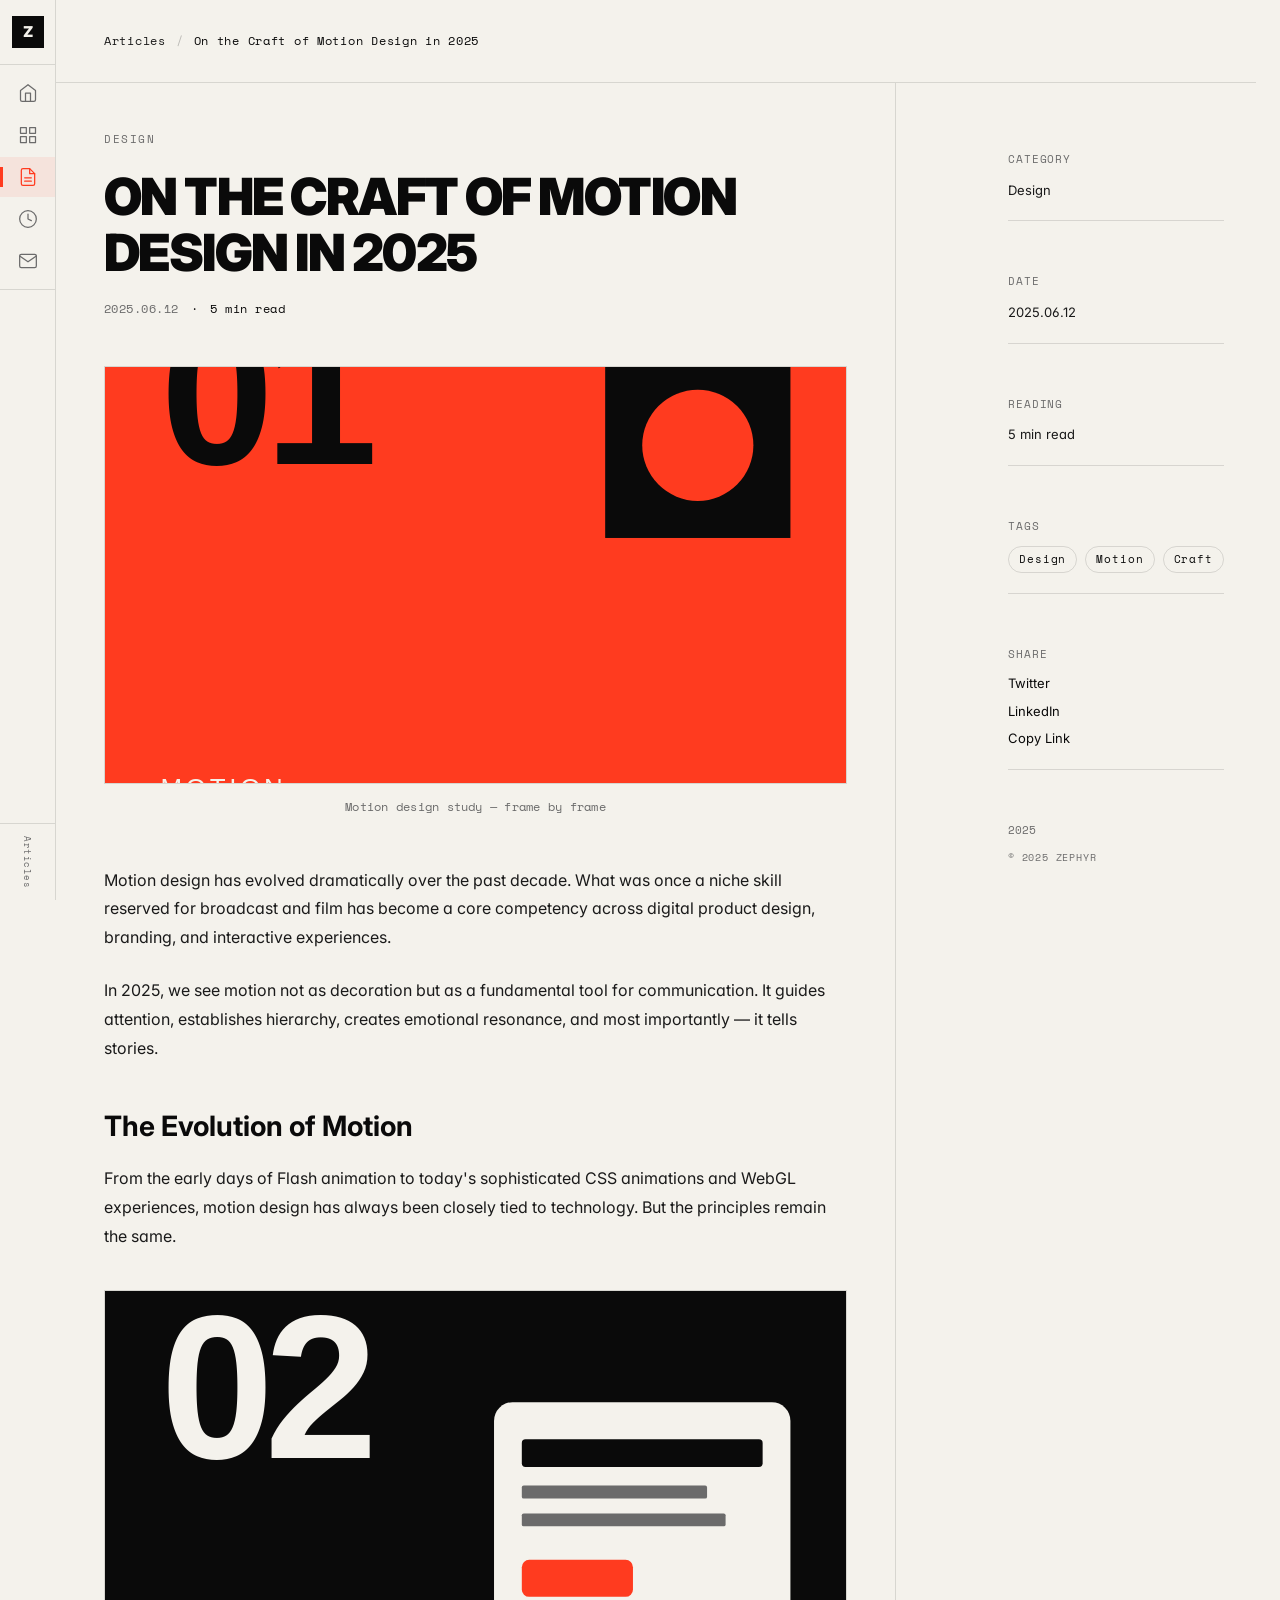
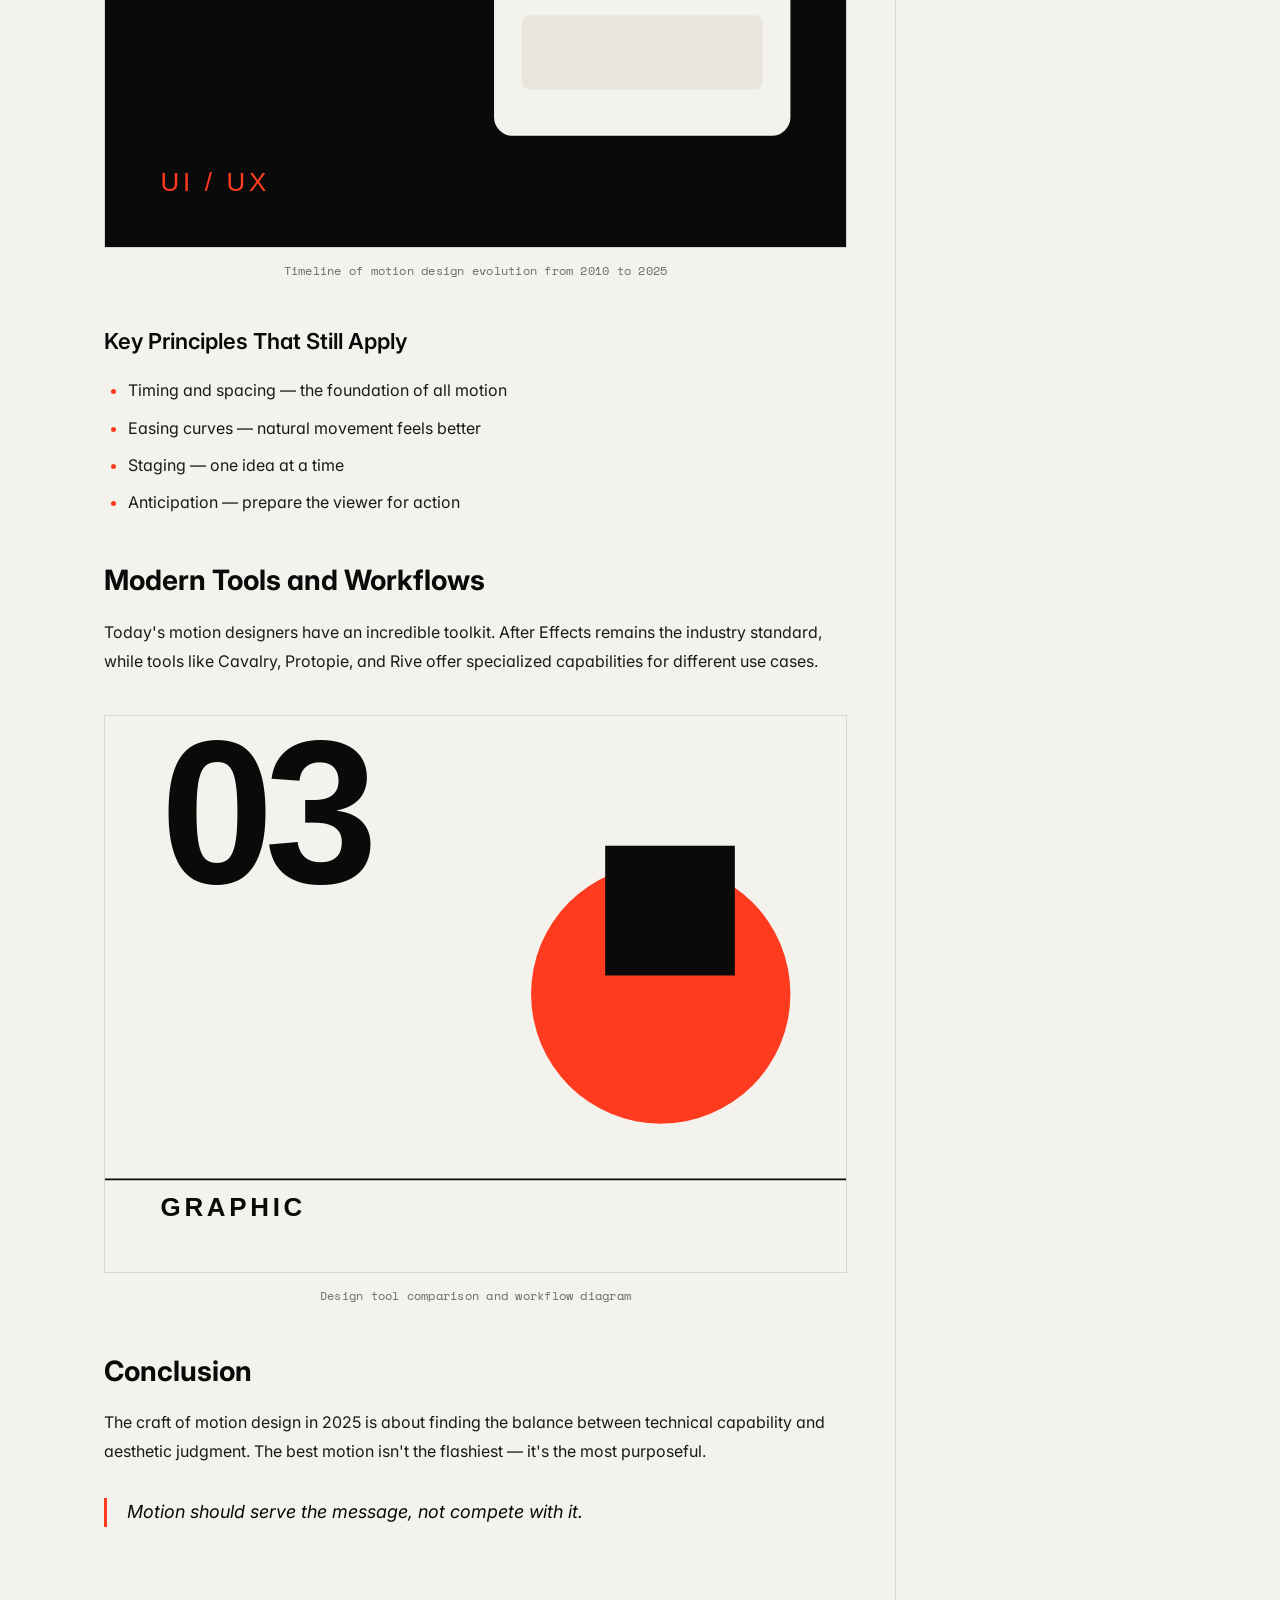
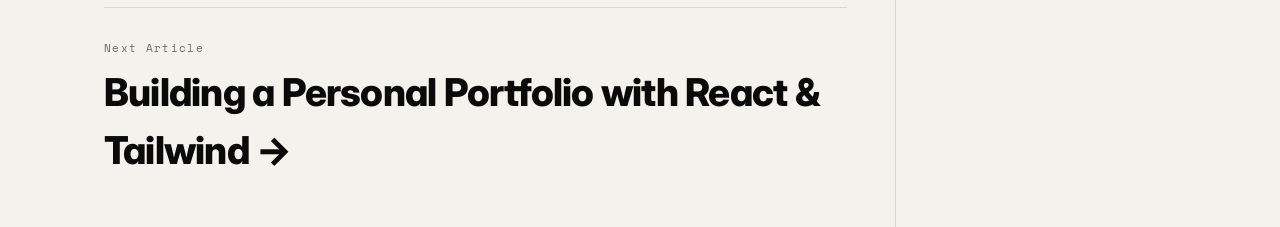
==== article-detail.html @ 1b4fc7a8 "Add article detail pages with clickable article cards" ====
<!DOCTYPE html>
<html lang="zh-CN">
<head>
  <meta charset="UTF-8" />
  <meta name="viewport" content="width=device-width, initial-scale=1.0" />
  <title>Article Detail — Zephyr Arh</title>
  <link rel="stylesheet" href="project-detail.css" />
  <link rel="stylesheet" href="styles.css" />
  <link rel="stylesheet" href="article-detail.css" />
  <link rel="preconnect" href="https://fonts.loli.net" crossorigin />
  <link href="https://fonts.loli.net/css2?family=Inter:wght@300;400;500;600;700;900&family=Space+Mono:wght@400;700&display=swap" rel="stylesheet" />
</head>
<body>
  <!-- Sidebar Navigation -->
  <aside class="sidebar">
    <div class="sidebar-inner">
      <div class="sidebar-logo">
        <span class="logo-mark">Z</span>
      </div>

      <nav class="nav-icons">
        <!-- Home -->
        <div class="nav-item has-panel" data-nav="home">
          <a href="index.html#home" class="nav-icon" data-section="home" title="Home">
            <svg width="20" height="20" viewBox="0 0 24 24" fill="none" stroke="currentColor" stroke-width="1.5" stroke-linecap="round" stroke-linejoin="round"><path d="M3 9l9-7 9 7v11a2 2 0 0 1-2 2H5a2 2 0 0 1-2-2z"/><polyline points="9 22 9 12 15 12 15 22"/></svg>
          </a>
        </div>

        <!-- Portfolio / Works -->
        <div class="nav-item has-panel" data-nav="portfolio">
          <a href="index.html#portfolio" class="nav-icon" data-section="portfolio" title="Portfolio">
            <svg width="20" height="20" viewBox="0 0 24 24" fill="none" stroke="currentColor" stroke-width="1.5" stroke-linecap="round" stroke-linejoin="round"><rect x="3" y="3" width="7" height="7"/><rect x="14" y="3" width="7" height="7"/><rect x="14" y="14" width="7" height="7"/><rect x="3" y="14" width="7" height="7"/></svg>
          </a>
          <div class="flyout-panel" data-panel="portfolio">
            <div class="flyout-label">Categories</div>
            <div class="flyout-list">
              <div class="cat-group">
                <button class="cat-item" data-filter="all">
                  <span class="cat-name">All</span>
                  <span class="cat-count">6</span>
                </button>
              </div>
              <div class="cat-group" data-cat="motion">
                <button class="cat-item" data-filter="motion">
                  <span class="cat-name">Motion</span>
                  <span class="cat-count">2</span>
                </button>
                <div class="cat-children">
                  <a href="project-detail.html?id=1" class="cat-sub">Project Title 01</a>
                  <a href="project-detail.html?id=6" class="cat-sub">Project Title 06</a>
                </div>
              </div>
              <div class="cat-group" data-cat="ui">
                <button class="cat-item" data-filter="ui">
                  <span class="cat-name">UI/UX</span>
                  <span class="cat-count">1</span>
                </button>
                <div class="cat-children">
                  <a href="project-detail.html?id=2" class="cat-sub">Project Title 02</a>
                </div>
              </div>
              <div class="cat-group" data-cat="graphic">
                <button class="cat-item" data-filter="graphic">
                  <span class="cat-name">Graphic</span>
                  <span class="cat-count">1</span>
                </button>
                <div class="cat-children">
                  <a href="project-detail.html?id=3" class="cat-sub">Project Title 03</a>
                </div>
              </div>
              <div class="cat-group" data-cat="photo">
                <button class="cat-item" data-filter="photo">
                  <span class="cat-name">Photo</span>
                  <span class="cat-count">1</span>
                </button>
                <div class="cat-children">
                  <a href="project-detail.html?id=4" class="cat-sub">Project Title 04</a>
                </div>
              </div>
              <div class="cat-group" data-cat="dev">
                <button class="cat-item" data-filter="dev">
                  <span class="cat-name">Dev</span>
                  <span class="cat-count">1</span>
                </button>
                <div class="cat-children">
                  <a href="project-detail.html?id=5" class="cat-sub">Project Title 05</a>
                </div>
              </div>
            </div>
          </div>
        </div>

        <!-- Articles (active) -->
        <div class="nav-item has-panel" data-nav="articles">
          <a href="index.html#articles" class="nav-icon active" data-section="articles" title="Articles">
            <svg width="20" height="20" viewBox="0 0 24 24" fill="none" stroke="currentColor" stroke-width="1.5" stroke-linecap="round" stroke-linejoin="round"><path d="M14 2H6a2 2 0 0 0-2 2v16a2 2 0 0 0 2 2h12a2 2 0 0 0 2-2V8z"/><polyline points="14 2 14 8 20 8"/><line x1="16" y1="13" x2="8" y2="13"/><line x1="16" y1="17" x2="8" y2="17"/></svg>
          </a>
          <div class="flyout-panel" data-panel="articles">
            <div class="flyout-label">Articles</div>
            <div class="flyout-list">
              <a href="article-detail.html?id=1" class="flyout-item">
                <span class="flyout-date">2025.06.12</span>
                <span class="flyout-title">On the Craft of Motion Design</span>
                <span class="flyout-tag">Design</span>
              </a>
              <a href="article-detail.html?id=2" class="flyout-item">
                <span class="flyout-date">2025.04.03</span>
                <span class="flyout-title">Building a Portfolio with React</span>
                <span class="flyout-tag">Dev</span>
              </a>
              <a href="article-detail.html?id=3" class="flyout-item">
                <span class="flyout-date">2025.02.18</span>
                <span class="flyout-title">International Typographic Style</span>
                <span class="flyout-tag">Theory</span>
              </a>
              <a href="article-detail.html?id=4" class="flyout-item">
                <span class="flyout-date">2024.11.05</span>
                <span class="flyout-title">A Year of Vibe Coding</span>
                <span class="flyout-tag">Dev</span>
              </a>
            </div>
          </div>
        </div>

        <!-- Timeline / Experience -->
        <div class="nav-item has-panel" data-nav="timeline">
          <a href="index.html#timeline" class="nav-icon" data-section="timeline" title="Timeline">
            <svg width="20" height="20" viewBox="0 0 24 24" fill="none" stroke="currentColor" stroke-width="1.5" stroke-linecap="round" stroke-linejoin="round"><circle cx="12" cy="12" r="10"/><polyline points="12 6 12 12 16 14"/></svg>
          </a>
          <div class="flyout-panel" data-panel="timeline">
            <div class="flyout-label">Experience</div>
            <div class="flyout-list">
              <a href="index.html#timeline" class="flyout-item">
                <span class="flyout-date">2025</span>
                <span class="flyout-title">Creative Developer — Freelance</span>
              </a>
              <a href="index.html#timeline" class="flyout-item">
                <span class="flyout-date">2023</span>
                <span class="flyout-title">UI/UX Designer — Studio X</span>
              </a>
              <a href="index.html#timeline" class="flyout-item">
                <span class="flyout-date">2022</span>
                <span class="flyout-title">Motion Media Intern — Agency Y</span>
              </a>
              <a href="index.html#timeline" class="flyout-item">
                <span class="flyout-date">2021</span>
                <span class="flyout-title">Started Creating</span>
              </a>
            </div>
          </div>
        </div>

        <!-- Contact -->
        <div class="nav-item has-panel" data-nav="contact">
          <a href="index.html#contact" class="nav-icon" data-section="contact" title="Contact">
            <svg width="20" height="20" viewBox="0 0 24 24" fill="none" stroke="currentColor" stroke-width="1.5" stroke-linecap="round" stroke-linejoin="round"><path d="M4 4h16c1.1 0 2 .9 2 2v12c0 1.1-.9 2-2 2H4c-1.1 0-2-.9-2-2V6c0-1.1.9-2 2-2z"/><polyline points="22,6 12,13 2,6"/></svg>
          </a>
          <div class="flyout-panel" data-panel="contact">
            <div class="flyout-label">Contact</div>
            <div class="flyout-list">
              <a href="mailto:hello@yourname.com" class="flyout-item">
                <span class="flyout-idx">01</span>
                <span class="flyout-title">hello@yourname.com</span>
              </a>
              <a href="#" class="flyout-item">
                <span class="flyout-idx">02</span>
                <span class="flyout-title">GitHub</span>
              </a>
              <a href="#" class="flyout-item">
                <span class="flyout-idx">03</span>
                <span class="flyout-title">Dribbble</span>
              </a>
              <a href="#" class="flyout-item">
                <span class="flyout-idx">04</span>
                <span class="flyout-title">Behance</span>
              </a>
              <a href="#" class="flyout-item">
                <span class="flyout-idx">05</span>
                <span class="flyout-title">LinkedIn</span>
              </a>
            </div>
          </div>
        </div>
      </nav>
    </div>

    <div class="sidebar-bottom">
      <span class="works-count">Articles</span>
    </div>
  </aside>

  <!-- Flyout panel backdrop (mobile) -->
  <div class="flyout-overlay" id="flyoutOverlay" aria-hidden="true"></div>

  <!-- Mobile Top Bar -->
  <header class="mobile-topbar">
    <a href="index.html#articles" class="mobile-logo">Z</a>
    <div class="mobile-top-actions">
      <a href="index.html#articles" class="mobile-action-btn" aria-label="Back">
        <svg width="20" height="20" viewBox="0 0 24 24" fill="none" stroke="currentColor" stroke-width="1.5" stroke-linecap="round" stroke-linejoin="round"><polyline points="15 18 9 12 15 6"></polyline></svg>
      </a>
      <button class="mobile-action-btn" id="mobileMenuBtn" aria-label="Menu">
        <svg width="20" height="20" viewBox="0 0 24 24" fill="none" stroke="currentColor" stroke-width="1.5" stroke-linecap="round" stroke-linejoin="round"><rect x="3" y="3" width="7" height="7"></rect><rect x="14" y="3" width="7" height="7"></rect><rect x="14" y="14" width="7" height="7"></rect><rect x="3" y="14" width="7" height="7"></rect></svg>
      </button>
    </div>
  </header>

  <!-- Mobile Bottom Navigation -->
  <nav class="mobile-bottomnav" aria-label="Mobile navigation">
    <a href="index.html#home" class="mb-item" data-mb="home">
      <svg width="22" height="22" viewBox="0 0 24 24" fill="none" stroke="currentColor" stroke-width="1.5" stroke-linecap="round" stroke-linejoin="round"><path d="M3 9l9-7 9 7v11a2 2 0 0 1-2 2H5a2 2 0 0 1-2-2z"></path><polyline points="9 22 9 12 15 12 15 22"></polyline></svg>
      <span class="mb-label">Home</span>
    </a>
    <a href="index.html#portfolio" class="mb-item" data-mb="portfolio">
      <svg width="22" height="22" viewBox="0 0 24 24" fill="none" stroke="currentColor" stroke-width="1.5" stroke-linecap="round" stroke-linejoin="round"><rect x="3" y="3" width="7" height="7"></rect><rect x="14" y="3" width="7" height="7"></rect><rect x="14" y="14" width="7" height="7"></rect><rect x="3" y="14" width="7" height="7"></rect></svg>
      <span class="mb-label">Work</span>
    </a>
    <a href="index.html#articles" class="mb-item active" data-mb="articles">
      <svg width="22" height="22" viewBox="0 0 24 24" fill="none" stroke="currentColor" stroke-width="1.5" stroke-linecap="round" stroke-linejoin="round"><path d="M14 2H6a2 2 0 0 0-2 2v16a2 2 0 0 0 2 2h12a2 2 0 0 0 2-2V8z"></path><polyline points="14 2 14 8 20 8"></polyline><line x1="16" y1="13" x2="8" y2="13"></line><line x1="16" y1="17" x2="8" y2="17"></line></svg>
      <span class="mb-label">Blog</span>
    </a>
    <a href="index.html#timeline" class="mb-item" data-mb="timeline">
      <svg width="22" height="22" viewBox="0 0 24 24" fill="none" stroke="currentColor" stroke-width="1.5" stroke-linecap="round" stroke-linejoin="round"><circle cx="12" cy="12" r="10"></circle><polyline points="12 6 12 12 16 14"></polyline></svg>
      <span class="mb-label">About</span>
    </a>
    <a href="index.html#contact" class="mb-item" data-mb="contact">
      <svg width="22" height="22" viewBox="0 0 24 24" fill="none" stroke="currentColor" stroke-width="1.5" stroke-linecap="round" stroke-linejoin="round"><path d="M4 4h16c1.1 0 2 .9 2 2v12c0 1.1-.9 2-2 2H4c-1.1 0-2-.9-2-2V6c0-1.1.9-2 2-2z"></path><polyline points="22,6 12,13 2,6"></polyline></svg>
      <span class="mb-label">Contact</span>
    </a>
  </nav>

  <!-- Article Detail Main -->
  <main class="detail-main article-detail-main">
    <!-- Breadcrumb -->
    <nav class="breadcrumb">
      <a href="index.html#articles">Articles</a>
      <span class="sep">/</span>
      <span class="current" id="crumbTitle">Article Title</span>
    </nav>

    <div class="detail-layout article-layout">
      <!-- Left: Article Content -->
      <div class="detail-content article-content">
        <div class="article-header">
          <span class="detail-cat" id="articleCat">DESIGN</span>
          <h1 class="detail-title" id="articleTitle">Article Title</h1>
          <div class="article-meta-row">
            <span class="article-date" id="articleDate">2025.06.12</span>
            <span class="article-dot">·</span>
            <span class="article-reading" id="articleReading">5 min read</span>
          </div>
        </div>

        <!-- Article Body -->
        <div class="article-body" id="articleBody">
          <!-- Hero Image -->
          <figure class="article-figure article-hero-image">
            <img id="articleHeroImg" src="assets/placeholder-1.svg" alt="Article hero" />
            <figcaption id="articleHeroCaption">Cover image caption</figcaption>
          </figure>

          <!-- Content sections will be injected by JS -->
          <div id="articleContent"></div>
        </div>

        <!-- Next Article -->
        <div class="next-project">
          <a href="#" id="nextLink">
            <span class="next-label">Next Article</span>
            <span class="next-title" id="nextTitle">Next Article Title →</span>
          </a>
        </div>
      </div>

      <!-- Right: Info Panel -->
      <aside class="detail-sidebar article-sidebar">
        <div class="info-block">
          <span class="info-label-block">Category</span>
          <p class="info-note" id="infoCat">Design</p>
        </div>
        <div class="info-block">
          <span class="info-label-block">Date</span>
          <p class="info-note" id="infoDate">2025.06.12</p>
        </div>
        <div class="info-block">
          <span class="info-label-block">Reading</span>
          <p class="info-note" id="infoReading">5 min</p>
        </div>
        <div class="info-block">
          <span class="info-label-block">Tags</span>
          <div class="info-tags" id="infoTags">Design, Motion</div>
        </div>
        <div class="info-block">
          <span class="info-label-block">Share</span>
          <div class="share-links">
            <a href="#" class="share-link" data-share="twitter">Twitter</a>
            <a href="#" class="share-link" data-share="linkedin">LinkedIn</a>
            <a href="#" class="share-link" data-share="copy">Copy Link</a>
          </div>
        </div>
        <div class="detail-dates">
          <span id="articleYear">2025</span>
          <span class="copyright">© 2025 ZEPHYR</span>
        </div>
      </aside>
    </div>
  </main>

  <script src="article-detail.js"></script>
</body>
</html>
---- project-detail.css ----
/* =========================================================
   Project Detail Page Styles
   ========================================================= */

/* Breadcrumb */
.breadcrumb {
  display: flex;
  align-items: center;
  gap: 10px;
  padding: 32px 48px;
  border-bottom: 1px solid var(--line);
  font-family: var(--font-mono);
  font-size: 12px;
  letter-spacing: 0.06em;
}

.breadcrumb a {
  color: var(--fg-soft);
  text-decoration: none;
  transition: color 0.2s;
}

.breadcrumb a:hover {
  color: var(--accent);
}

.breadcrumb .sep {
  color: var(--line-strong);
}

.breadcrumb .current {
  color: var(--fg);
  font-weight: 500;
}

/* Detail Layout */
.detail-main {
  margin-left: var(--sidebar-w);
  min-height: 100vh;
  background: var(--bg);
}

.detail-layout {
  display: grid;
  grid-template-columns: 1fr 320px;
  gap: 0;
  min-height: calc(100vh - 65px);
}

/* Left Content */
.detail-content {
  padding: 48px;
  border-right: 1px solid var(--line);
}

.detail-header {
  margin-bottom: 40px;
}

.detail-cat {
  display: inline-block;
  font-family: var(--font-mono);
  font-size: 11px;
  letter-spacing: 0.14em;
  color: var(--muted);
  margin-bottom: 16px;
}

.detail-title {
  font-size: clamp(56px, 8vw, 120px);
  font-weight: 900;
  line-height: 0.95;
  letter-spacing: -0.03em;
  text-transform: uppercase;
  margin-bottom: 24px;
}

.detail-desc {
  max-width: 600px;
  font-size: 15px;
  line-height: 1.7;
  color: var(--fg-soft);
}

/* Meta rows */
.detail-meta {
  display: flex;
  flex-direction: column;
  gap: 12px;
  padding: 24px 0;
  border-top: 1px solid var(--line);
  border-bottom: 1px solid var(--line);
  margin-bottom: 48px;
}

.meta-row {
  display: flex;
  gap: 24px;
  align-items: baseline;
}

.meta-label {
  width: 80px;
  font-family: var(--font-mono);
  font-size: 11px;
  letter-spacing: 0.08em;
  color: var(--muted);
  text-transform: uppercase;
  flex-shrink: 0;
}

.meta-value {
  font-size: 14px;
  color: var(--fg);
}

/* Sections */
.detail-section {
  margin-bottom: 56px;
}

.section-label {
  font-size: 13px;
  font-weight: 600;
  letter-spacing: 0.04em;
  text-transform: uppercase;
  margin-bottom: 20px;
  padding-bottom: 8px;
  border-bottom: 1px solid var(--line);
}

/* Video */
.video-wrapper {
  position: relative;
  width: 100%;
  aspect-ratio: 16 / 9;
  background: var(--bg-alt);
  border: 1px solid var(--line);
  overflow: hidden;
}

.video-placeholder {
  position: absolute;
  inset: 0;
  display: flex;
  flex-direction: column;
  align-items: center;
  justify-content: center;
  gap: 12px;
  color: var(--muted);
  font-size: 13px;
  background: var(--bg-alt);
}

.video-placeholder svg {
  opacity: 0.4;
}

/* Gallery */
.gallery {
  display: grid;
  grid-template-columns: repeat(2, 1fr);
  gap: 16px;
}

.gallery-item {
  aspect-ratio: 4 / 3;
  overflow: hidden;
}

.gallery-placeholder {
  width: 100%;
  height: 100%;
  background: var(--bg-alt);
  border: 1px solid var(--line);
  display: flex;
  align-items: center;
  justify-content: center;
  color: var(--muted);
  font-size: 13px;
  font-family: var(--font-mono);
}

.gallery-item:nth-child(odd):last-child {
  grid-column: span 2;
  aspect-ratio: 16 / 9;
}

/* Next Project */
.next-project {
  margin-top: 80px;
  padding-top: 32px;
  border-top: 1px solid var(--line);
}

.next-project a {
  text-decoration: none;
  color: inherit;
  display: inline-block;
  transition: transform 0.3s;
}

.next-project a:hover {
  transform: translateX(8px);
}

.next-label {
  display: block;
  font-family: var(--font-mono);
  font-size: 11px;
  letter-spacing: 0.12em;
  color: var(--muted);
  margin-bottom: 8px;
}

.next-title {
  font-size: clamp(24px, 3vw, 40px);
  font-weight: 800;
  letter-spacing: -0.02em;
}

/* Right Sidebar */
.detail-sidebar {
  padding: 48px 32px;
  position: sticky;
  top: 0;
  align-self: start;
  height: 100vh;
  overflow-y: auto;
}

.detail-thumb {
  width: 100%;
  aspect-ratio: 1;
  margin-bottom: 32px;
  background: var(--bg-alt);
  border: 1px solid var(--line);
  overflow: hidden;
}

.detail-thumb img {
  width: 100%;
  height: 100%;
  object-fit: cover;
}

.info-block {
  padding: 20px 0;
  border-bottom: 1px solid var(--line);
}

.info-row {
  display: flex;
  justify-content: space-between;
  align-items: baseline;
  margin-bottom: 10px;
}

.info-row:last-child {
  margin-bottom: 0;
}

.info-label {
  font-family: var(--font-mono);
  font-size: 11px;
  letter-spacing: 0.06em;
  color: var(--muted);
  text-transform: uppercase;
}

.info-value {
  font-size: 13px;
  color: var(--fg);
  text-align: right;
}

.info-label-block {
  display: block;
  font-family: var(--font-mono);
  font-size: 11px;
  letter-spacing: 0.08em;
  color: var(--muted);
  text-transform: uppercase;
  margin-bottom: 12px;
}

.info-note {
  font-size: 13px;
  line-height: 1.6;
  color: var(--fg-soft);
}

.detail-dates {
  margin-top: 32px;
  padding-top: 20px;
  display: flex;
  flex-direction: column;
  gap: 12px;
  font-family: var(--font-mono);
  font-size: 11px;
  color: var(--muted);
}

.copyright {
  font-size: 10px;
  letter-spacing: 0.08em;
}

/* Responsive */
@media (max-width: 1024px) {
  .detail-layout {
    grid-template-columns: 1fr;
  }

  .detail-content {
    border-right: none;
    border-bottom: 1px solid var(--line);
  }

  .detail-sidebar {
    position: static;
    height: auto;
  }

  .gallery {
    grid-template-columns: 1fr;
  }

  .gallery-item:nth-child(odd):last-child {
    grid-column: span 1;
    aspect-ratio: 4 / 3;
  }
}

@media (max-width: 640px) {
  .breadcrumb {
    padding: 20px 24px;
  }

  .detail-content {
    padding: 32px 24px;
  }

  .detail-sidebar {
    padding: 32px 24px;
  }

  .gallery {
    grid-template-columns: 1fr;
  }
}
---- styles.css ----
/* =========================================================
   International Style / Swiss Design Portfolio
   Inspired by Young-Portfolio
   ========================================================= */

/* Alibaba FangYuanTi VF - 阿里巴巴方圆体可变字体 */
@font-face {
  font-family: 'Alibaba FangYuanTi VF';
  font-style: normal;
  font-weight: 100 900;
  font-display: swap;
  src: url('fonts/AlibabaFangYuanTi-VF.ttf') format('truetype-variations');
}

/* Alibaba FangYuanTi VF - Regular-Square (400) 静态回退 */
@font-face {
  font-family: 'Alibaba FangYuanTi';
  font-style: normal;
  font-weight: 400;
  font-display: swap;
  src: url('fonts/AlibabaFangYuanTi-Regular-Square.ttf') format('truetype');
}

:root {
  --bg: #f4f2ec;
  --fg: #0a0a0a;
  --fg-soft: #1a1a1a;
  --muted: #6b6b6b;
  --line: rgba(10, 10, 10, 0.12);
  --line-strong: rgba(10, 10, 10, 0.24);
  --accent: #ff3b1f;
  --sidebar-w: 56px;
  --content-max: 1400px;
  --gutter: 40px;
  --font-sans: 'Alibaba FangYuanTi VF', 'Alibaba FangYuanTi', 'Inter', -apple-system, BlinkMacSystemFont, 'Segoe UI', 'PingFang SC', 'Microsoft YaHei', sans-serif;
  --font-mono: 'Space Mono', 'Courier New', monospace;
}

* {
  box-sizing: border-box;
  margin: 0;
  padding: 0;
}

html {
  scroll-behavior: smooth;
  overflow-x: hidden;
}

body {
  background: var(--bg);
  color: var(--fg);
  font-family: var(--font-sans);
  font-weight: 400;
  line-height: 1.5;
  -webkit-font-smoothing: antialiased;
  -moz-osx-font-smoothing: grayscale;
  font-feature-settings: 'ss01', 'cv11';
}

a {
  color: inherit;
  text-decoration: none;
}

img {
  max-width: 100%;
  display: block;
}

button {
  font-family: inherit;
  cursor: pointer;
  background: none;
  border: none;
  color: inherit;
}

/* =========================================================
   Sidebar (Narrow Icon Strip + Flyout Panels)
   ========================================================= */
.sidebar {
  position: fixed;
  top: 0;
  left: 0;
  width: var(--sidebar-w);
  height: 100vh;
  padding: 0;
  border-right: 1px solid var(--line);
  display: flex;
  flex-direction: column;
  justify-content: space-between;
  z-index: 100;
  background: var(--bg);
}

.sidebar-inner {
  display: flex;
  flex-direction: column;
  align-items: center;
  padding: 16px 0;
  flex: 1;
  width: 100%;
}

.sidebar-logo {
  margin-bottom: 16px;
  width: 100%;
  text-align: center;
}

.sidebar-logo .logo-mark {
  display: inline-flex;
  align-items: center;
  justify-content: center;
  width: 32px;
  height: 32px;
  background: var(--fg);
  color: var(--bg);
  font-size: 15px;
  font-weight: 900;
  letter-spacing: 0;
}

.nav-icons {
  display: flex;
  flex-direction: column;
  gap: 2px;
  width: 100%;
  padding: 8px 0;
  border-top: 1px solid var(--line);
  border-bottom: 1px solid var(--line);
  align-items: center;
}

.nav-item {
  position: relative;
  width: 100%;
  display: flex;
  justify-content: center;
}

.nav-icon {
  display: flex;
  align-items: center;
  justify-content: center;
  width: 100%;
  padding: 10px 0;
  color: var(--muted);
  transition: color 0.2s, background 0.2s;
  position: relative;
}

.nav-icon:hover {
  color: var(--fg);
}

.nav-icon.active {
  color: var(--accent);
  background: rgba(255, 59, 31, 0.08);
}

.nav-icon.active::before {
  content: '';
  position: absolute;
  left: 0;
  top: 50%;
  transform: translateY(-50%);
  width: 3px;
  height: 20px;
  background: var(--accent);
}

/* =========================================================
   Flyout Panels
   ========================================================= */
.flyout-panel {
  position: absolute;
  left: 100%;
  top: 0;
  min-width: 220px;
  max-width: 260px;
  background: var(--bg);
  border: 1px solid var(--line);
  border-left: none;
  padding: 16px 0;
  box-shadow: 4px 0 24px rgba(0, 0, 0, 0.08);
  opacity: 0;
  visibility: hidden;
  transform: translateX(-4px);
  transition: opacity 0.2s, transform 0.2s, visibility 0.2s;
  z-index: 200;
  max-height: 80vh;
  overflow-y: auto;
}

.nav-item:hover .flyout-panel,
.nav-item.open .flyout-panel {
  opacity: 1;
  visibility: visible;
  transform: translateX(0);
}

.flyout-label {
  font-family: var(--font-mono);
  font-size: 10px;
  letter-spacing: 0.12em;
  color: var(--muted);
  text-transform: uppercase;
  padding: 0 16px 10px;
  border-bottom: 1px solid var(--line);
  margin-bottom: 8px;
}

.flyout-list {
  display: flex;
  flex-direction: column;
  padding: 0 8px;
}

/* Flyout list items (for articles, timeline, contact) */
.flyout-item {
  display: flex;
  flex-direction: column;
  gap: 2px;
  padding: 10px 12px;
  font-size: 12px;
  color: var(--fg-soft);
  text-decoration: none;
  border-bottom: 1px solid var(--line);
  transition: background 0.15s, color 0.15s;
  position: relative;
}

.flyout-item:last-child {
  border-bottom: none;
}

.flyout-item:hover {
  background: var(--fg);
  color: var(--bg);
}

.flyout-item:hover .flyout-date,
.flyout-item:hover .flyout-tag,
.flyout-item:hover .flyout-idx {
  color: var(--bg);
}

.flyout-date {
  font-family: var(--font-mono);
  font-size: 10px;
  color: var(--muted);
  letter-spacing: 0.04em;
}

.flyout-title {
  font-size: 13px;
  font-weight: 500;
  letter-spacing: -0.01em;
  line-height: 1.3;
}

.flyout-tag {
  font-family: var(--font-mono);
  font-size: 10px;
  color: var(--muted);
  text-transform: uppercase;
  letter-spacing: 0.08em;
}

.flyout-idx {
  font-family: var(--font-mono);
  font-size: 10px;
  color: var(--muted);
  letter-spacing: 0.06em;
}

/* =========================================================
   Flyout: Category list (reused cat styles from before)
   ========================================================= */
.cat-group {
  width: 100%;
}

.cat-item {
  display: flex;
  justify-content: space-between;
  align-items: center;
  width: 100%;
  padding: 7px 12px;
  background: none;
  border: none;
  border-radius: 0;
  font-family: var(--font-sans);
  font-size: 12px;
  color: var(--fg-soft);
  cursor: pointer;
  transition: color 0.2s, background 0.2s;
  text-align: left;
  position: relative;
}

.cat-name {
  font-weight: 500;
  font-size: 12px;
  color: var(--fg-soft);
  white-space: nowrap;
}

.cat-count {
  font-family: var(--font-mono);
  font-size: 10px;
  color: var(--muted);
  flex-shrink: 0;
}

.cat-item:hover {
  color: var(--fg);
  background: rgba(0, 0, 0, 0.03);
}

.cat-item.active {
  color: var(--accent);
}

.cat-item.active .cat-count {
  color: var(--accent);
}

.cat-children {
  max-height: 0;
  overflow: hidden;
  transition: max-height 0.3s ease;
  display: flex;
  flex-direction: column;
  padding-left: 16px;
}

.cat-group.expanded .cat-children {
  max-height: 200px;
}

.cat-sub {
  display: block;
  padding: 5px 12px 5px 16px;
  font-size: 11px;
  font-family: var(--font-sans);
  color: var(--muted);
  text-decoration: none;
  transition: color 0.2s;
  position: relative;
}

.cat-sub::before {
  content: '·';
  position: absolute;
  left: 4px;
  color: var(--muted);
}

.cat-sub:hover {
  color: var(--accent);
}

/* =========================================================
   Sidebar Bottom
   ========================================================= */
.sidebar-bottom {
  display: flex;
  align-items: center;
  justify-content: center;
  padding: 12px 0;
  width: 100%;
  border-top: 1px solid var(--line);
}

.works-count {
  font-family: var(--font-mono);
  font-size: 9px;
  letter-spacing: 0.06em;
  color: var(--muted);
  text-align: center;
  writing-mode: vertical-rl;
  text-orientation: mixed;
}

/* =========================================================
   Mobile Navigation (hidden on desktop)
   ========================================================= */
.mobile-topbar {
  display: none;
}

.mobile-bottomnav {
  display: none;
}

/* =========================================================
   Main Layout
   ========================================================= */
.main {
  margin-left: var(--sidebar-w);
  min-height: 100vh;
}

.section {
  padding: 80px 80px;
  border-bottom: 1px solid var(--line);
  position: relative;
}

.section:last-of-type {
  border-bottom: none;
}

/* =========================================================
   Hero Section
   ========================================================= */
.hero {
  min-height: 100vh;
  position: relative;
  padding: 60px 80px 40px;
  display: grid;
  grid-template-rows: auto auto auto auto;
  gap: 32px;
  overflow: visible;
}

/* Meta labels */
.hero-content {
  position: relative;
  z-index: 3;
  order: 1;
}

/* Background layer: large name text */
.hero-bg {
  position: relative;
  z-index: 1;
  pointer-events: none;
  order: 2;
}

.hero-bg .display-text {
  font-size: clamp(100px, 15vw, 260px);
  font-weight: 900;
  line-height: 0.9;
  letter-spacing: -0.05em;
  text-transform: uppercase;
  color: var(--fg);
  margin: 0;
}

.hero-bg .display-text .line {
  display: block;
}

.hero-bg .display-text em {
  font-style: italic;
  font-weight: 300;
  font-family: Georgia, 'Times New Roman', serif;
  letter-spacing: -0.03em;
}

/* Photo layer */
.hero-photo {
  position: absolute;
  top: 8%;
  right: 60px;
  width: clamp(220px, 26vw, 360px);
  z-index: 2;
}

.photo-shape {
  position: absolute;
  top: -24px;
  left: -24px;
  width: 100%;
  height: 100%;
  background: var(--accent);
  z-index: -1;
}

.hero-photo img {
  width: 100%;
  height: auto;
  display: block;
  border: 1px solid var(--line);
}

.hero-top {
  display: flex;
  justify-content: space-between;
  align-items: center;
}

.hero-meta {
  display: flex;
  align-items: flex-start;
  gap: 12px;
  font-family: var(--font-mono);
  font-size: 11px;
  letter-spacing: 0.12em;
  text-transform: uppercase;
}

.meta-block {
  display: flex;
  flex-direction: column;
  gap: 4px;
}

.meta-cn {
  font-family: 'Alibaba FangYuanTi VF', 'Alibaba FangYuanTi', var(--font-sans);
  font-size: 12px;
  letter-spacing: 0.04em;
  color: var(--muted);
  text-transform: none;
  font-weight: 400;
}

.meta-divider {
  color: var(--line-strong);
}

.meta-item {
  color: var(--fg);
}

.hero-sub {
  display: flex;
  flex-direction: column;
  gap: 16px;
  max-width: 460px;
  order: 3;
}

.period {
  font-family: var(--font-mono);
  font-size: 12px;
  color: var(--muted);
  letter-spacing: 0.08em;
}

.hero-desc {
  font-size: 14px;
  line-height: 1.65;
  color: var(--fg-soft);
}

.hero-desc strong {
  font-weight: 600;
  background: linear-gradient(transparent 65%, rgba(255, 59, 31, 0.25) 65%);
  padding: 0 2px;
}

/* Bottom bar */
.hero-bottom {
  display: flex;
  justify-content: space-between;
  align-items: flex-end;
  padding-top: 32px;
  border-top: 1px solid var(--line);
  order: 4;
}

.focus-areas {
  display: flex;
  flex-direction: column;
  gap: 10px;
  font-family: var(--font-mono);
}

.focus-label {
  font-size: 10px;
  letter-spacing: 0.15em;
  color: var(--muted);
  text-transform: uppercase;
}

.focus-tags {
  font-size: 14px;
  font-weight: 600;
  letter-spacing: 0.05em;
  display: flex;
  gap: 8px;
}

.explore-btn {
  font-family: var(--font-mono);
  font-size: 12px;
  letter-spacing: 0.08em;
  padding: 14px 24px;
  border: 1px solid var(--fg);
  border-radius: 100px;
  transition: all 0.25s ease;
  display: inline-flex;
  align-items: center;
  gap: 4px;
}

.explore-btn:hover {
  background: var(--fg);
  color: var(--bg);
  transform: translate(-2px, -2px);
  box-shadow: 4px 4px 0 var(--accent);
}

/* =========================================================
   Section Header
   ========================================================= */
.section-header {
  display: grid;
  grid-template-columns: 100px 1fr 300px;
  gap: 32px;
  align-items: end;
  padding-bottom: 40px;
  margin-bottom: 48px;
  border-bottom: 1px solid var(--line);
}

.section-num {
  font-family: var(--font-mono);
  font-size: 12px;
  color: var(--muted);
  letter-spacing: 0.1em;
  padding-bottom: 6px;
}

.section-title {
  font-size: clamp(48px, 7vw, 112px);
  font-weight: 800;
  line-height: 0.95;
  letter-spacing: -0.03em;
  text-transform: uppercase;
}

.section-title-wrap {
  display: flex;
  flex-direction: column;
  gap: 10px;
}

.section-title-wrap .section-title {
  margin: 0;
}

.section-title-cn {
  font-family: 'Alibaba FangYuanTi VF', 'Alibaba FangYuanTi', var(--font-sans);
  font-size: clamp(14px, 1.5vw, 18px);
  font-weight: 400;
  letter-spacing: 0.08em;
  color: var(--muted);
  text-transform: none;
}

.section-desc {
  font-size: 14px;
  color: var(--fg-soft);
  line-height: 1.6;
  max-width: 300px;
  padding-bottom: 6px;
}

/* =========================================================
   Filters
   ========================================================= */
.filters {
  display: flex;
  flex-wrap: wrap;
  gap: 8px;
  margin-bottom: 40px;
}

.filter-btn {
  font-family: var(--font-mono);
  font-size: 11px;
  letter-spacing: 0.08em;
  padding: 8px 18px;
  border: 1px solid var(--line-strong);
  border-radius: 100px;
  transition: all 0.2s;
  color: var(--fg-soft);
}

.filter-btn:hover {
  border-color: var(--fg);
}

.filter-btn.active {
  background: var(--fg);
  color: var(--bg);
  border-color: var(--fg);
}

/* =========================================================
   Portfolio Grid
   ========================================================= */
.grid {
  display: grid;
  grid-template-columns: repeat(12, 1fr);
  gap: 32px;
}

.card {
  grid-column: span 6;
  display: flex;
  flex-direction: column;
  cursor: pointer;
  transition: transform 0.3s ease;
  text-decoration: none;
  color: inherit;
}

.card:nth-child(3n) {
  grid-column: span 6;
}

.card:nth-child(7n),
.card:nth-child(4) {
  grid-column: span 6;
}

.card:nth-child(odd):not(:first-child) {
  grid-column: span 6;
}

.card-image {
  position: relative;
  aspect-ratio: 4 / 3;
  overflow: hidden;
  background-color: #e8e5dd;
  border: 1px solid var(--line);
}

.card-image img {
  width: 100%;
  height: 100%;
  object-fit: cover;
  transition: transform 0.5s cubic-bezier(0.16, 1, 0.3, 1);
  display: block;
}

.card:hover .card-image img {
  transform: scale(1.03);
}

.card-index {
  position: absolute;
  top: 16px;
  left: 16px;
  font-family: var(--font-mono);
  font-size: 11px;
  color: var(--fg);
  background: var(--bg);
  padding: 4px 8px;
  border-radius: 100px;
  z-index: 2;
}

.card-overlay {
  position: absolute;
  inset: 0;
  display: flex;
  align-items: flex-end;
  justify-content: flex-start;
  padding: 24px;
  background: linear-gradient(to top, rgba(0, 0, 0, 0.55) 0%, transparent 55%);
  opacity: 0;
  transition: opacity 0.3s;
}

.card:hover .card-overlay {
  opacity: 1;
}

.card-view {
  color: #fff;
  font-family: var(--font-mono);
  font-size: 12px;
  letter-spacing: 0.08em;
  padding: 10px 18px;
  background: var(--accent);
  border-radius: 100px;
}

.card-body {
  padding: 20px 4px 0;
  display: flex;
  flex-direction: column;
  gap: 6px;
}

.card-cat {
  font-family: var(--font-mono);
  font-size: 10px;
  letter-spacing: 0.12em;
  color: var(--muted);
  text-transform: uppercase;
}

.card-title {
  font-size: 20px;
  font-weight: 600;
  letter-spacing: -0.01em;
}

.card-meta {
  font-family: var(--font-mono);
  font-size: 11px;
  color: var(--muted);
}

/* =========================================================
   Articles
   ========================================================= */
.article-list {
  display: flex;
  flex-direction: column;
}

.article-item {
  display: grid;
  grid-template-columns: 140px 1fr 120px 40px;
  gap: 24px;
  align-items: center;
  padding: 28px 0;
  border-bottom: 1px solid var(--line);
  cursor: pointer;
  transition: background 0.2s, padding 0.3s;
  position: relative;
  text-decoration: none;
  color: inherit;
}

.article-item::before {
  content: '';
  position: absolute;
  left: -16px;
  right: -16px;
  top: 0;
  bottom: 0;
  background: var(--fg);
  opacity: 0;
  transition: opacity 0.2s;
  z-index: -1;
}

.article-item:hover::before {
  opacity: 1;
}

.article-item:hover {
  padding-left: 16px;
  padding-right: 16px;
  text-decoration: none;
}

.article-item:hover .article-title,
.article-item:hover .article-date,
.article-item:hover .article-tag,
.article-item:hover .article-arrow {
  color: var(--bg);
}

.article-date {
  font-family: var(--font-mono);
  font-size: 12px;
  color: var(--muted);
  letter-spacing: 0.04em;
}

.article-title {
  font-size: 22px;
  font-weight: 500;
  letter-spacing: -0.01em;
  line-height: 1.3;
  transition: color 0.2s;
}

.article-tag {
  font-family: var(--font-mono);
  font-size: 11px;
  letter-spacing: 0.1em;
  text-transform: uppercase;
  color: var(--fg);
  text-align: right;
  padding-right: 16px;
  transition: color 0.2s;
}

.article-arrow {
  font-size: 20px;
  font-weight: 300;
  color: var(--fg);
  transition: color 0.2s, transform 0.2s;
  text-align: center;
}

.article-item:hover .article-arrow {
  transform: translate(4px, -4px);
}

/* =========================================================
   Timeline
   ========================================================= */
.timeline-list {
  list-style: none;
  position: relative;
  padding-left: 140px;
}

.timeline-list::before {
  content: '';
  position: absolute;
  left: 92px;
  top: 8px;
  bottom: 8px;
  width: 1px;
  background: var(--line-strong);
}

.timeline-item {
  position: relative;
  display: grid;
  grid-template-columns: 80px 24px 1fr;
  gap: 24px;
  padding: 20px 0 48px;
  align-items: start;
}

.timeline-year {
  font-family: var(--font-mono);
  font-size: 14px;
  font-weight: 700;
  color: var(--fg);
  letter-spacing: 0.05em;
  padding-top: 4px;
}

.timeline-dot {
  width: 10px;
  height: 10px;
  background: var(--fg);
  border-radius: 50%;
  position: relative;
  margin-top: 8px;
}

.timeline-dot::after {
  content: '';
  position: absolute;
  inset: -4px;
  border: 1px solid var(--line-strong);
  border-radius: 50%;
}

.timeline-content {
  display: flex;
  flex-direction: column;
  gap: 8px;
}

.timeline-content h3 {
  font-size: 18px;
  font-weight: 600;
  letter-spacing: -0.01em;
  margin-bottom: 4px;
}

.timeline-content p {
  font-size: 14px;
  color: var(--fg-soft);
  line-height: 1.65;
  max-width: 560px;
  margin: 0;
  padding-left: 4px;
}

/* =========================================================
   Contact
   ========================================================= */
.contact-content {
  display: flex;
  flex-direction: column;
  gap: 48px;
  padding: 48px 0;
  border-bottom: 1px solid var(--line);
  margin-bottom: 48px;
}

.contact-email {
  font-size: clamp(40px, 6vw, 84px);
  font-weight: 800;
  letter-spacing: -0.03em;
  line-height: 1;
  transition: color 0.25s;
}

.contact-email:hover {
  color: var(--accent);
}

.contact-links {
  display: flex;
  flex-wrap: wrap;
  gap: 8px;
}

.contact-links a {
  font-family: var(--font-mono);
  font-size: 12px;
  letter-spacing: 0.06em;
  padding: 12px 20px;
  border: 1px solid var(--line-strong);
  border-radius: 100px;
  transition: all 0.2s;
}

.contact-links a:hover {
  background: var(--fg);
  color: var(--bg);
  border-color: var(--fg);
}

.footer {
  display: grid;
  grid-template-columns: 1fr 1fr 1fr;
  gap: 32px;
  padding-top: 48px;
}

.footer-col {
  display: flex;
  flex-direction: column;
  gap: 6px;
  font-family: var(--font-mono);
  font-size: 11px;
  letter-spacing: 0.08em;
  color: var(--muted);
}

.footer-label {
  color: var(--fg);
  font-weight: 700;
}

.footer-logo {
  text-align: center;
  letter-spacing: 0.15em;
  color: var(--fg);
  font-weight: 600;
}

.footer-rights {
  text-align: right;
}

/* =========================================================
   Lightbox
   ========================================================= */
.lightbox {
  position: fixed;
  inset: 0;
  background: rgba(10, 10, 10, 0.92);
  backdrop-filter: blur(8px);
  z-index: 1000;
  display: none;
  align-items: center;
  justify-content: center;
  padding: 40px;
  animation: fadeIn 0.25s ease;
}

.lightbox.open {
  display: flex;
}

.lightbox-close {
  position: absolute;
  top: 24px;
  right: 32px;
  width: 44px;
  height: 44px;
  border: 1px solid rgba(255, 255, 255, 0.3);
  border-radius: 50%;
  color: #fff;
  font-size: 24px;
  line-height: 1;
  display: flex;
  align-items: center;
  justify-content: center;
  transition: all 0.2s;
}

.lightbox-close:hover {
  background: #fff;
  color: var(--fg);
}

.lightbox-content {
  max-width: 90vw;
  max-height: 85vh;
  color: #fff;
  text-align: center;
}

.lightbox-content img {
  max-width: 90vw;
  max-height: 80vh;
  object-fit: contain;
}

@keyframes fadeIn {
  from { opacity: 0; }
  to { opacity: 1; }
}

/* =========================================================
   Scroll Reveal
   ========================================================= */
.reveal {
  opacity: 0;
  transform: translateY(24px);
  transition: opacity 0.8s ease, transform 0.8s cubic-bezier(0.16, 1, 0.3, 1);
}

.reveal.in-view {
  opacity: 1;
  transform: translateY(0);
}

/* =========================================================
   Responsive
   ========================================================= */
@media (max-width: 1024px) {
  :root {
    --sidebar-w: 0px;
  }

  .main {
    margin-left: 0;
  }

  .section {
    padding: 60px 40px;
  }

  .hero {
    padding: 40px 40px 30px;
  }

  .hero-photo {
    width: clamp(180px, 22vw, 280px);
    right: 40px;
    top: 6%;
  }

  .hero-bg {
    left: 40px;
  }

  .hero-content {
    left: 40px;
    right: 40px;
  }

  .section-header {
    grid-template-columns: 1fr;
    gap: 16px;
  }

  .section-desc {
    max-width: 100%;
  }

  .card,
  .card:nth-child(3n),
  .card:nth-child(odd):not(:first-child) {
    grid-column: span 12;
  }
}

@media (max-width: 640px) {
  :root {
    --sidebar-w: 0px;
    --bottomnav-h: 64px;
    --topbar-h: 56px;
  }

  /* Hide desktop sidebar content, but keep flyout panels accessible */
  .sidebar {
    width: 0;
    border-right: none;
    overflow: visible;
    pointer-events: none;
  }

  .sidebar-logo,
  .sidebar-bottom {
    display: none;
  }

  .nav-icons {
    position: absolute;
    left: -9999px;
    top: 0;
    width: 56px;
    border: none;
    pointer-events: auto;
  }

  .nav-icon {
    opacity: 0;
    pointer-events: none;
  }

  .nav-item {
    pointer-events: auto;
  }

  /* Flyout panel overlay (mobile backdrop) */
  .flyout-overlay {
    position: fixed;
    inset: 0;
    background: rgba(10, 10, 10, 0.45);
    backdrop-filter: blur(2px);
    -webkit-backdrop-filter: blur(2px);
    opacity: 0;
    visibility: hidden;
    transition: opacity 0.25s ease, visibility 0.25s ease;
    z-index: 250;
    pointer-events: none;
  }

  .flyout-overlay.visible {
    opacity: 1;
    visibility: visible;
    pointer-events: auto;
  }

  .flyout-overlay:active {
    opacity: 0.8;
  }

  /* Flyout panels become fixed bottom sheets */
  .flyout-panel {
    pointer-events: auto;
    position: fixed !important;
    left: 16px !important;
    right: 16px !important;
    top: auto !important;
    bottom: calc(var(--bottomnav-h) + 12px);
    max-width: calc(100vw - 32px);
    width: calc(100vw - 32px);
    border-radius: 20px;
    border: 1px solid var(--line);
    box-shadow: 0 -8px 40px rgba(0, 0, 0, 0.18), 0 0 0 1px rgba(0, 0, 0, 0.02);
    max-height: 62vh;
    transform: translateY(110%);
    z-index: 300;
    background: var(--bg);
    padding: 20px 0;
    overscroll-behavior: contain;
  }

  .nav-item.open .flyout-panel {
    opacity: 1;
    visibility: visible;
    transform: translateY(0);
    animation: bottomSheetIn 0.32s cubic-bezier(0.32, 0.72, 0, 1) forwards;
  }

  .flyout-panel::before {
    content: '';
    display: block;
    width: 36px;
    height: 4px;
    background: var(--line-strong);
    border-radius: 2px;
    margin: 0 auto 12px;
    opacity: 0.5;
  }

  @keyframes bottomSheetIn {
    from {
      transform: translateY(110%);
      opacity: 0.5;
    }
    to {
      transform: translateY(0);
      opacity: 1;
    }
  }

  /* Flyout panel scroll area */
  .flyout-list {
    padding: 0 12px;
  }

  .flyout-label {
    padding: 0 20px 10px;
    margin-bottom: 4px;
    font-size: 10px;
    letter-spacing: 0.16em;
  }

  .cat-item {
    padding: 10px 12px;
    font-size: 14px;
  }

  .cat-name {
    font-size: 14px;
  }

  .cat-count {
    font-size: 12px;
  }

  .cat-sub {
    padding: 6px 16px 6px 24px;
    font-size: 13px;
  }

  .mobile-topbar {
    display: flex;
    position: fixed;
    top: 0;
    left: 0;
    right: 0;
    height: var(--topbar-h);
    background: rgba(244, 242, 236, 0.88);
    backdrop-filter: blur(14px);
    -webkit-backdrop-filter: blur(14px);
    border-bottom: 1px solid var(--line);
    align-items: center;
    justify-content: space-between;
    padding: 0 16px;
    z-index: 200;
  }

  .mobile-logo {
    display: inline-flex;
    align-items: center;
    justify-content: center;
    width: 34px;
    height: 34px;
    background: var(--fg);
    color: var(--bg);
    font-size: 15px;
    font-weight: 900;
    text-decoration: none;
    letter-spacing: 0;
    border-radius: 4px;
    transition: transform 0.2s ease;
  }

  .mobile-logo:active {
    transform: scale(0.94);
  }

  .mobile-top-actions {
    display: flex;
    align-items: center;
    gap: 2px;
  }

  .mobile-action-btn {
    width: 40px;
    height: 40px;
    display: inline-flex;
    align-items: center;
    justify-content: center;
    background: none;
    border: none;
    color: var(--fg);
    cursor: pointer;
    text-decoration: none;
    border-radius: 8px;
    transition: background 0.15s ease, transform 0.15s ease;
  }

  .mobile-action-btn:active {
    background: rgba(0, 0, 0, 0.06);
    transform: scale(0.92);
  }

  .mobile-bottomnav {
    display: flex;
    position: fixed;
    bottom: 0;
    left: 0;
    right: 0;
    height: var(--bottomnav-h);
    background: rgba(244, 242, 236, 0.92);
    backdrop-filter: blur(14px);
    -webkit-backdrop-filter: blur(14px);
    border-top: 1px solid var(--line);
    z-index: 200;
    align-items: stretch;
    justify-content: space-around;
    padding-bottom: env(safe-area-inset-bottom);
  }

  .mb-item {
    flex: 1;
    display: flex;
    flex-direction: column;
    align-items: center;
    justify-content: center;
    gap: 3px;
    text-decoration: none;
    color: var(--muted);
    font-size: 10px;
    font-weight: 500;
    font-family: var(--font-mono);
    letter-spacing: 0.04em;
    transition: color 0.2s ease, transform 0.15s ease;
    border: none;
    background: none;
    cursor: pointer;
    position: relative;
    -webkit-tap-highlight-color: transparent;
  }

  .mb-item svg {
    flex-shrink: 0;
    transition: transform 0.2s ease;
  }

  .mb-item:active {
    transform: scale(0.9);
  }

  .mb-label {
    font-size: 10px;
    letter-spacing: 0.04em;
    text-transform: uppercase;
  }

  .mb-item:hover,
  .mb-item.active {
    color: var(--fg);
  }

  .mb-item.active svg {
    transform: translateY(-1px);
  }

  .mb-item.active::before {
    content: '';
    position: absolute;
    top: 6px;
    left: 50%;
    transform: translateX(-50%);
    width: 22px;
    height: 3px;
    background: var(--accent);
    border-radius: 0 0 2px 2px;
  }

  /* Adjust main content for mobile nav bars */
  .main,
  .detail-main {
    margin-left: 0;
    padding-top: var(--topbar-h);
    padding-bottom: var(--bottomnav-h);
    min-height: 100vh;
  }

  .main > .section:first-of-type {
    padding-top: 24px;
  }

  .section {
    padding: 40px 24px;
  }

  .section-header {
    grid-template-columns: 1fr;
    gap: 12px;
    padding-bottom: 24px;
    margin-bottom: 32px;
  }

  .section-title {
    font-size: clamp(36px, 10vw, 56px);
  }

  .section-desc {
    max-width: 100%;
    font-size: 13px;
  }

  .hero {
    padding: 24px 24px 24px;
    grid-template-rows: auto auto auto auto auto;
    gap: 16px;
  }

  .hero-bg {
    position: relative;
    left: 0;
    order: 2;
  }

  .hero-bg .display-text {
    font-size: clamp(64px, 19vw, 120px);
  }

  .hero-photo {
    position: relative;
    top: auto;
    right: auto;
    transform: none;
    width: 58%;
    margin: 0 auto 12px;
    order: 3;
  }

  .hero-content {
    position: relative;
    top: auto;
    left: auto;
    right: auto;
    bottom: auto;
    order: 1;
    pointer-events: auto;
  }

  .hero-content > * {
    pointer-events: auto;
  }

  .hero-top {
    margin-bottom: 0;
  }

  .hero-sub {
    max-width: 100%;
    order: 4;
  }

  .hero-bottom {
    flex-direction: column;
    gap: 20px;
    align-items: flex-start;
    padding-top: 20px;
    order: 5;
  }

  .focus-tags {
    flex-wrap: wrap;
    font-size: 13px;
    gap: 6px;
  }

  .explore-btn {
    padding: 12px 20px;
    font-size: 11px;
  }

  .article-item {
    grid-template-columns: 1fr;
    gap: 6px;
    padding: 20px 0;
  }

  .article-title {
    font-size: 17px;
    line-height: 1.35;
  }

  .article-tag {
    text-align: left;
    padding-right: 0;
  }

  .article-item::before {
    display: none;
  }

  .article-item:hover {
    padding-left: 0;
    padding-right: 0;
  }

  .timeline-list {
    padding-left: 56px;
  }

  .timeline-list::before {
    left: 24px;
  }

  .timeline-item {
    grid-template-columns: 44px 16px 1fr;
    gap: 16px;
    padding: 16px 0 36px;
  }

  .timeline-year {
    font-size: 12px;
  }

  .timeline-content h3 {
    font-size: 16px;
  }

  .timeline-content p {
    font-size: 13px;
  }

  .contact-content {
    gap: 28px;
    padding: 28px 0;
    margin-bottom: 28px;
  }

  .contact-email {
    font-size: clamp(28px, 9vw, 48px);
  }

  .contact-links {
    gap: 6px;
  }

  .contact-links a {
    font-size: 11px;
    padding: 10px 16px;
  }

  .footer {
    grid-template-columns: 1fr;
    text-align: left;
    gap: 20px;
    padding-top: 28px;
  }

  .footer-logo,
  .footer-rights {
    text-align: left;
  }

  /* Detail page mobile adjustments */
  .detail-main {
    padding: var(--topbar-h) 20px var(--bottomnav-h);
  }

  .breadcrumb {
    margin-top: 8px;
    font-size: 11px;
  }

  .detail-hero {
    grid-template-columns: 1fr;
    gap: 20px;
    padding: 32px 0;
  }

  .detail-hero-image {
    order: -1;
  }

  .detail-info {
    grid-template-columns: 1fr;
    gap: 12px;
  }

  .detail-notes {
    grid-template-columns: 1fr;
  }
}

/* =========================================================
   Reduced Motion
   ========================================================= */
@media (prefers-reduced-motion: reduce) {
  *,
  *::before,
  *::after {
    animation-duration: 0.01ms !important;
    transition-duration: 0.01ms !important;
  }

  html {
    scroll-behavior: auto;
  }

  .reveal {
    opacity: 1;
    transform: none;
  }
}
---- article-detail.css ----
/* Article Detail Page Styles */

.article-detail-main {
  max-width: 1200px;
}

.article-layout {
  grid-template-columns: 1fr 280px;
  gap: 80px;
}

.article-header {
  margin-bottom: 48px;
}

.article-header .detail-cat {
  margin-bottom: 20px;
  display: block;
}

.article-header .detail-title {
  font-size: clamp(32px, 4vw, 52px);
  line-height: 1.1;
  margin-bottom: 20px;
}

.article-meta-row {
  display: flex;
  align-items: center;
  gap: 12px;
  font-family: var(--font-mono);
  font-size: 12px;
  color: var(--muted);
  letter-spacing: 0.04em;
}

.article-dot {
  color: var(--fg);
}

.article-reading {
  color: var(--fg);
}

.article-body {
  font-size: 16px;
  line-height: 1.8;
  color: var(--fg-soft);
}

.article-body p {
  margin-bottom: 24px;
}

.article-body h2 {
  font-size: 28px;
  font-weight: 700;
  margin-top: 48px;
  margin-bottom: 20px;
  color: var(--fg);
  line-height: 1.2;
}

.article-body h3 {
  font-size: 22px;
  font-weight: 600;
  margin-top: 36px;
  margin-bottom: 16px;
  color: var(--fg);
}

.article-body blockquote {
  border-left: 3px solid var(--accent);
  padding-left: 20px;
  margin: 32px 0;
  font-style: italic;
  color: var(--fg);
  font-size: 18px;
  line-height: 1.6;
}

.article-body ul,
.article-body ol {
  margin-bottom: 24px;
  padding-left: 24px;
}

.article-body li {
  margin-bottom: 10px;
  line-height: 1.7;
}

.article-body ul li::marker {
  color: var(--accent);
}

.article-body a {
  color: var(--accent);
  text-decoration: underline;
  text-underline-offset: 3px;
  transition: opacity 0.2s;
}

.article-body a:hover {
  opacity: 0.7;
}

.article-figure {
  margin: 40px 0;
}

.article-figure img {
  width: 100%;
  height: auto;
  display: block;
  border: 1px solid var(--line);
}

.article-figure figcaption {
  margin-top: 12px;
  font-family: var(--font-mono);
  font-size: 12px;
  color: var(--muted);
  letter-spacing: 0.02em;
  text-align: center;
}

.article-hero-image {
  margin: 0 0 48px 0;
}

.article-hero-image img {
  aspect-ratio: 16 / 9;
  object-fit: cover;
}

.article-body .image-row {
  display: grid;
  grid-template-columns: 1fr 1fr;
  gap: 20px;
  margin: 32px 0;
}

.article-body .image-row .article-figure {
  margin: 0;
}

.article-body .code-block {
  background: var(--fg);
  color: var(--bg);
  padding: 24px;
  font-family: var(--font-mono);
  font-size: 13px;
  line-height: 1.6;
  overflow-x: auto;
  margin: 32px 0;
  border-radius: 2px;
}

.article-sidebar .info-block {
  margin-bottom: 32px;
}

.article-sidebar .info-tags {
  display: flex;
  flex-wrap: wrap;
  gap: 8px;
}

.article-sidebar .info-tags span {
  font-family: var(--font-mono);
  font-size: 11px;
  letter-spacing: 0.08em;
  padding: 4px 10px;
  border: 1px solid var(--line);
  border-radius: 999px;
}

.share-links {
  display: flex;
  flex-direction: column;
  gap: 8px;
}

.share-link {
  font-size: 13px;
  color: var(--fg);
  text-decoration: none;
  transition: color 0.2s;
}

.share-link:hover {
  color: var(--accent);
}

/* Responsive */
@media (max-width: 1024px) {
  .article-layout {
    grid-template-columns: 1fr;
    gap: 48px;
  }

  .article-sidebar {
    order: 2;
  }
}

@media (max-width: 640px) {
  .article-body {
    font-size: 15px;
  }

  .article-body .image-row {
    grid-template-columns: 1fr;
  }

  .article-header .detail-title {
    font-size: clamp(26px, 7vw, 36px);
  }

  .article-body h2 {
    font-size: 24px;
  }

  .article-body h3 {
    font-size: 20px;
  }
}
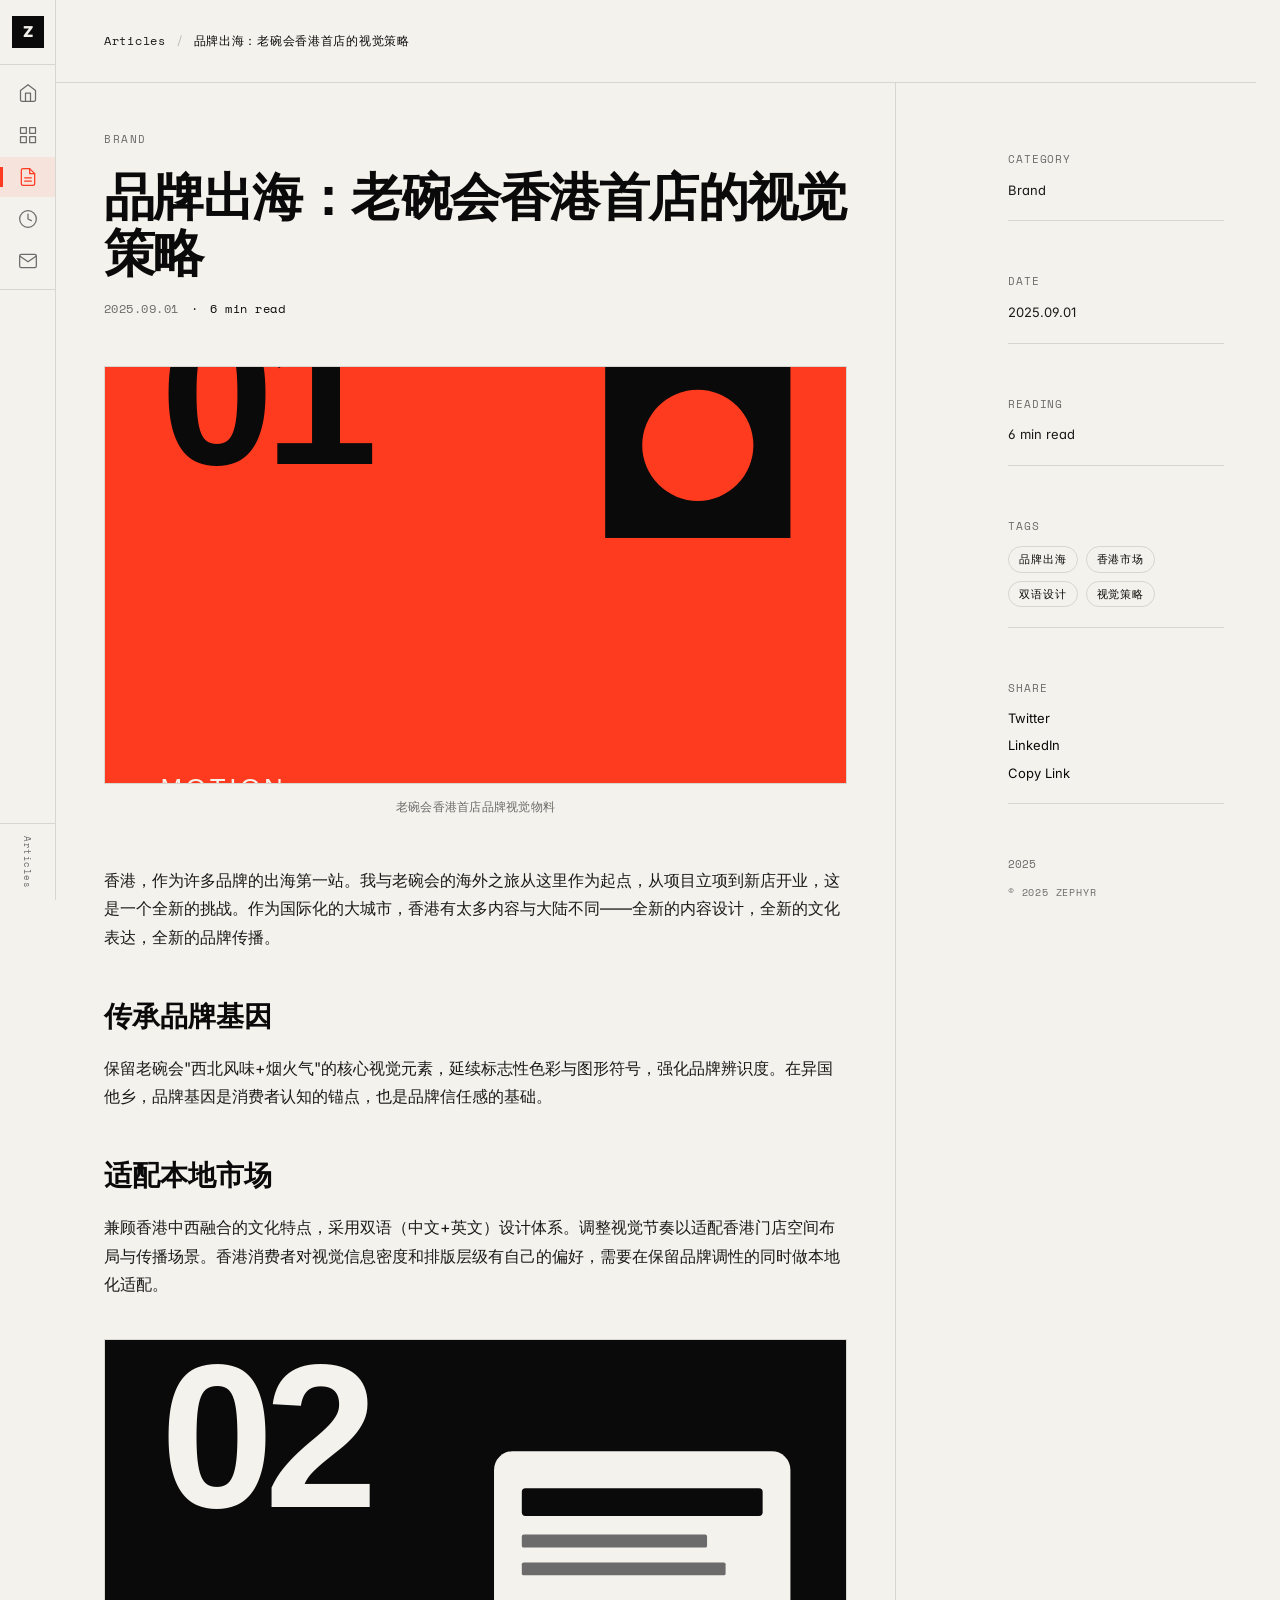
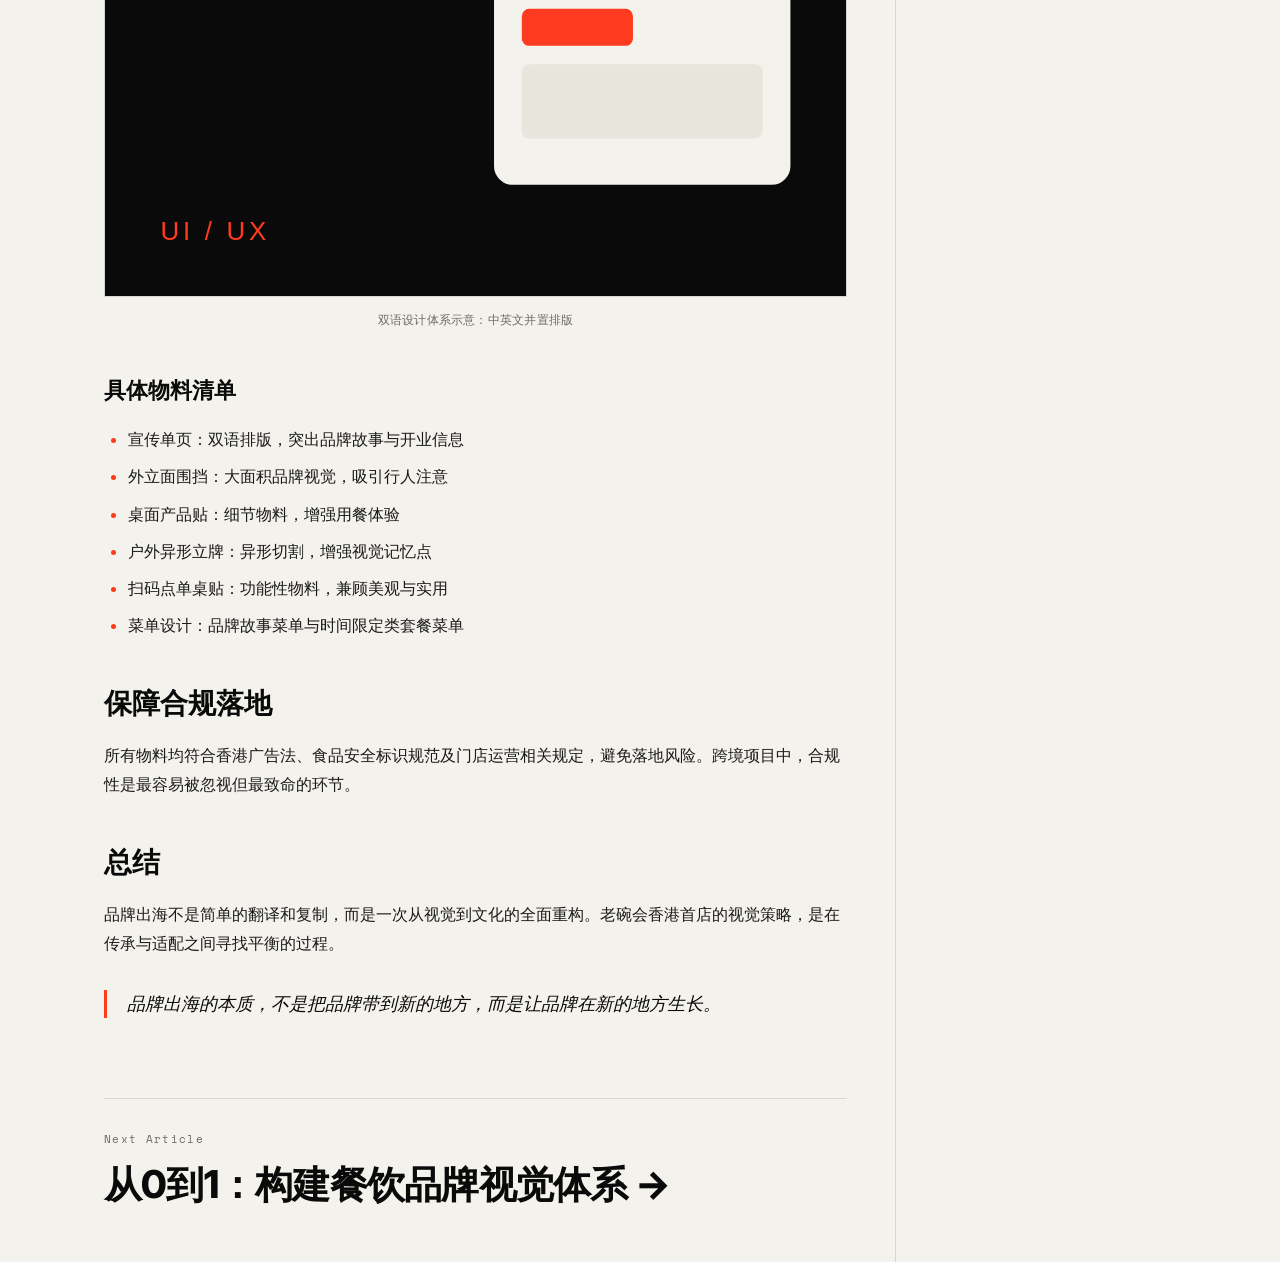
==== commit 6a411700: "Fill all sections with actual portfolio content from PDF" ====
--- a/article-detail.html
+++ b/article-detail.html
@@ -40,50 +40,50 @@
                   <span class="cat-count">6</span>
                 </button>
               </div>
-              <div class="cat-group" data-cat="motion">
-                <button class="cat-item" data-filter="motion">
-                  <span class="cat-name">Motion</span>
+              <div class="cat-group" data-cat="brand">
+                <button class="cat-item" data-filter="brand">
+                  <span class="cat-name">Brand Vision</span>
                   <span class="cat-count">2</span>
                 </button>
                 <div class="cat-children">
-                  <a href="project-detail.html?id=1" class="cat-sub">Project Title 01</a>
-                  <a href="project-detail.html?id=6" class="cat-sub">Project Title 06</a>
-                </div>
-              </div>
-              <div class="cat-group" data-cat="ui">
-                <button class="cat-item" data-filter="ui">
-                  <span class="cat-name">UI/UX</span>
+                  <a href="project-detail.html?id=1" class="cat-sub">老碗会香港首店品牌视觉</a>
+                  <a href="project-detail.html?id=2" class="cat-sub">扑湘品牌视觉设计</a>
+                </div>
+              </div>
+              <div class="cat-group" data-cat="poster">
+                <button class="cat-item" data-filter="poster">
+                  <span class="cat-name">Posters</span>
                   <span class="cat-count">1</span>
                 </button>
                 <div class="cat-children">
-                  <a href="project-detail.html?id=2" class="cat-sub">Project Title 02</a>
-                </div>
-              </div>
-              <div class="cat-group" data-cat="graphic">
-                <button class="cat-item" data-filter="graphic">
-                  <span class="cat-name">Graphic</span>
+                  <a href="project-detail.html?id=3" class="cat-sub">广州天河花城汇南区店开业</a>
+                </div>
+              </div>
+              <div class="cat-group" data-cat="exhibition">
+                <button class="cat-item" data-filter="exhibition">
+                  <span class="cat-name">Exhibitions</span>
                   <span class="cat-count">1</span>
                 </button>
                 <div class="cat-children">
-                  <a href="project-detail.html?id=3" class="cat-sub">Project Title 03</a>
-                </div>
-              </div>
-              <div class="cat-group" data-cat="photo">
-                <button class="cat-item" data-filter="photo">
-                  <span class="cat-name">Photo</span>
+                  <a href="project-detail.html?id=4" class="cat-sub">PALATABLE 展会活动视觉</a>
+                </div>
+              </div>
+              <div class="cat-group" data-cat="merchandise">
+                <button class="cat-item" data-filter="merchandise">
+                  <span class="cat-name">Merchandise</span>
                   <span class="cat-count">1</span>
                 </button>
                 <div class="cat-children">
-                  <a href="project-detail.html?id=4" class="cat-sub">Project Title 04</a>
-                </div>
-              </div>
-              <div class="cat-group" data-cat="dev">
-                <button class="cat-item" data-filter="dev">
-                  <span class="cat-name">Dev</span>
+                  <a href="project-detail.html?id=5" class="cat-sub">品牌周边衍生品设计</a>
+                </div>
+              </div>
+              <div class="cat-group" data-cat="other">
+                <button class="cat-item" data-filter="other">
+                  <span class="cat-name">Other Design</span>
                   <span class="cat-count">1</span>
                 </button>
                 <div class="cat-children">
-                  <a href="project-detail.html?id=5" class="cat-sub">Project Title 05</a>
+                  <a href="project-detail.html?id=6" class="cat-sub">老碗会非遗技艺面食视觉</a>
                 </div>
               </div>
             </div>
@@ -99,24 +99,24 @@
             <div class="flyout-label">Articles</div>
             <div class="flyout-list">
               <a href="article-detail.html?id=1" class="flyout-item">
-                <span class="flyout-date">2025.06.12</span>
-                <span class="flyout-title">On the Craft of Motion Design</span>
+                <span class="flyout-date">2025.09.01</span>
+                <span class="flyout-title">品牌出海：老碗会香港首店</span>
+                <span class="flyout-tag">Brand</span>
+              </a>
+              <a href="article-detail.html?id=2" class="flyout-item">
+                <span class="flyout-date">2025.06.15</span>
+                <span class="flyout-title">从0到1构建品牌视觉体系</span>
                 <span class="flyout-tag">Design</span>
               </a>
-              <a href="article-detail.html?id=2" class="flyout-item">
-                <span class="flyout-date">2025.04.03</span>
-                <span class="flyout-title">Building a Portfolio with React</span>
-                <span class="flyout-tag">Dev</span>
-              </a>
               <a href="article-detail.html?id=3" class="flyout-item">
-                <span class="flyout-date">2025.02.18</span>
-                <span class="flyout-title">International Typographic Style</span>
-                <span class="flyout-tag">Theory</span>
+                <span class="flyout-date">2025.03.20</span>
+                <span class="flyout-title">湘味烟火气：扑湘设计语言</span>
+                <span class="flyout-tag">Brand</span>
               </a>
               <a href="article-detail.html?id=4" class="flyout-item">
-                <span class="flyout-date">2024.11.05</span>
-                <span class="flyout-title">A Year of Vibe Coding</span>
-                <span class="flyout-tag">Dev</span>
+                <span class="flyout-date">2024.12.10</span>
+                <span class="flyout-title">非遗技艺的现代化视觉表达</span>
+                <span class="flyout-tag">Design</span>
               </a>
             </div>
           </div>
--- a/styles.css
+++ b/styles.css
@@ -990,6 +990,53 @@
   margin-bottom: 48px;
 }
 
+.contact-copy-btn {
+  position: relative;
+  font-family: inherit;
+  background: none;
+  border: none;
+  padding: 0;
+  cursor: pointer;
+  text-align: left;
+  color: var(--fg);
+}
+
+.copy-toast {
+  position: absolute;
+  top: -48px;
+  left: 0;
+  background: var(--fg);
+  color: var(--bg);
+  font-family: var(--font-mono);
+  font-size: 13px;
+  font-weight: 400;
+  letter-spacing: 0.02em;
+  padding: 8px 14px;
+  border-radius: 8px;
+  opacity: 0;
+  transform: translateY(8px);
+  transition: opacity 0.25s, transform 0.25s;
+  pointer-events: none;
+  white-space: nowrap;
+}
+
+.copy-toast::after {
+  content: '';
+  position: absolute;
+  bottom: -5px;
+  left: 24px;
+  width: 0;
+  height: 0;
+  border-left: 6px solid transparent;
+  border-right: 6px solid transparent;
+  border-top: 6px solid var(--fg);
+}
+
+.copy-toast.show {
+  opacity: 1;
+  transform: translateY(0);
+}
+
 .contact-email {
   font-size: clamp(40px, 6vw, 84px);
   font-weight: 800;
@@ -1022,6 +1069,94 @@
   background: var(--fg);
   color: var(--bg);
   border-color: var(--fg);
+}
+
+/* Tooltip / QR popup on hover */
+.contact-link-tooltip {
+  position: relative;
+  text-decoration: none;
+  color: var(--fg);
+}
+
+.qr-tooltip {
+  position: absolute;
+  bottom: calc(100% + 16px);
+  left: 50%;
+  transform: translateX(-50%) translateY(6px);
+  min-width: 200px;
+  background: var(--bg);
+  border: 1px solid var(--line-strong);
+  border-radius: 12px;
+  padding: 16px;
+  display: flex;
+  flex-direction: column;
+  align-items: center;
+  gap: 10px;
+  opacity: 0;
+  visibility: hidden;
+  transition: opacity 0.2s, transform 0.2s, visibility 0.2s;
+  z-index: 100;
+  box-shadow: 0 12px 36px rgba(0, 0, 0, 0.08);
+}
+
+.qr-tooltip::after {
+  content: '';
+  position: absolute;
+  top: 100%;
+  left: 50%;
+  transform: translateX(-50%);
+  width: 0;
+  height: 0;
+  border-left: 8px solid transparent;
+  border-right: 8px solid transparent;
+  border-top: 8px solid var(--line-strong);
+}
+
+.qr-tooltip::before {
+  content: '';
+  position: absolute;
+  top: calc(100% - 1px);
+  left: 50%;
+  transform: translateX(-50%);
+  width: 0;
+  height: 0;
+  border-left: 7px solid transparent;
+  border-right: 7px solid transparent;
+  border-top: 7px solid var(--bg);
+  z-index: 1;
+}
+
+.contact-link-tooltip:hover .qr-tooltip,
+.contact-link-tooltip:focus-within .qr-tooltip {
+  opacity: 1;
+  visibility: visible;
+  transform: translateX(-50%) translateY(0);
+}
+
+.qr-placeholder {
+  width: 168px;
+  height: 168px;
+  display: flex;
+  align-items: center;
+  justify-content: center;
+  text-align: center;
+  padding: 12px;
+  font-family: var(--font-mono);
+  font-size: 11px;
+  letter-spacing: 0.04em;
+  color: var(--muted);
+  background: var(--bg);
+  border: 1px dashed var(--line-strong);
+  border-radius: 8px;
+  line-height: 1.6;
+}
+
+.qr-tooltip small {
+  font-family: var(--font-mono);
+  font-size: 10px;
+  color: var(--muted);
+  letter-spacing: 0.04em;
+  line-height: 1.6;
 }
 
 .footer {
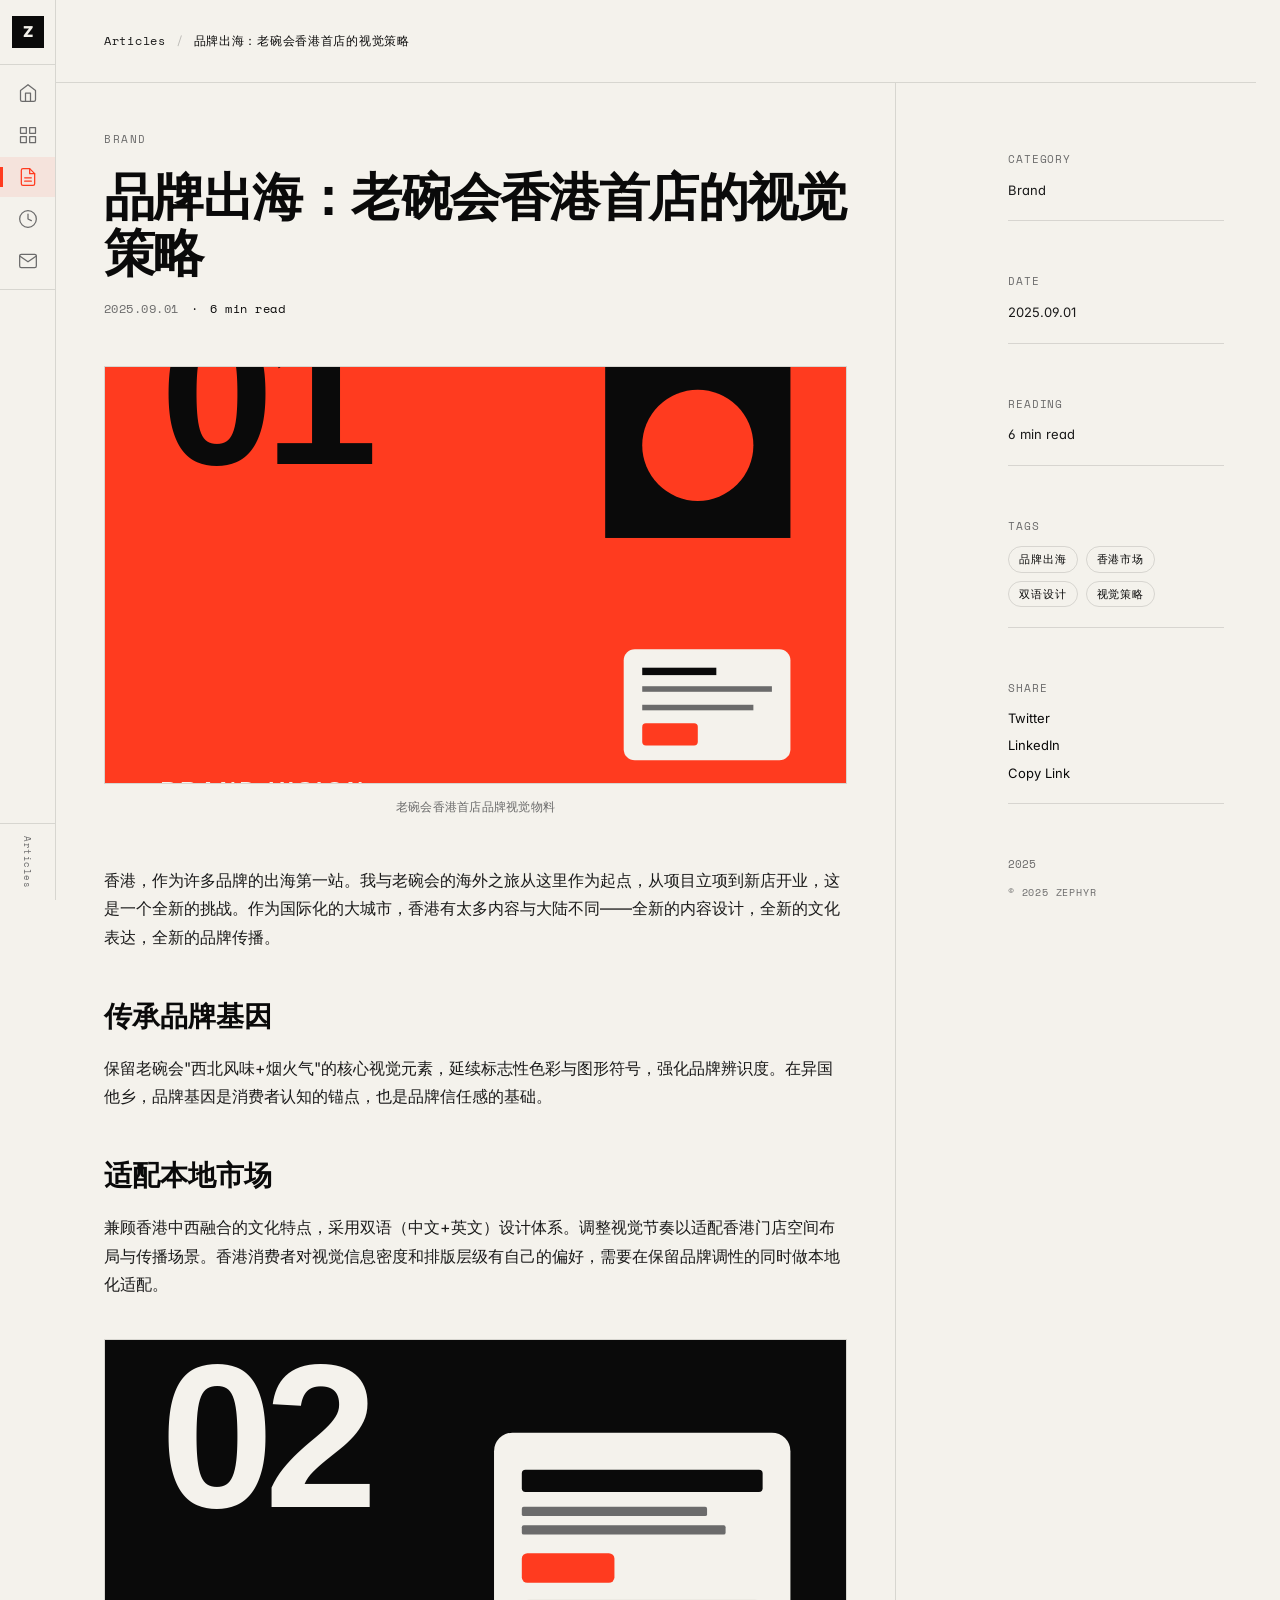
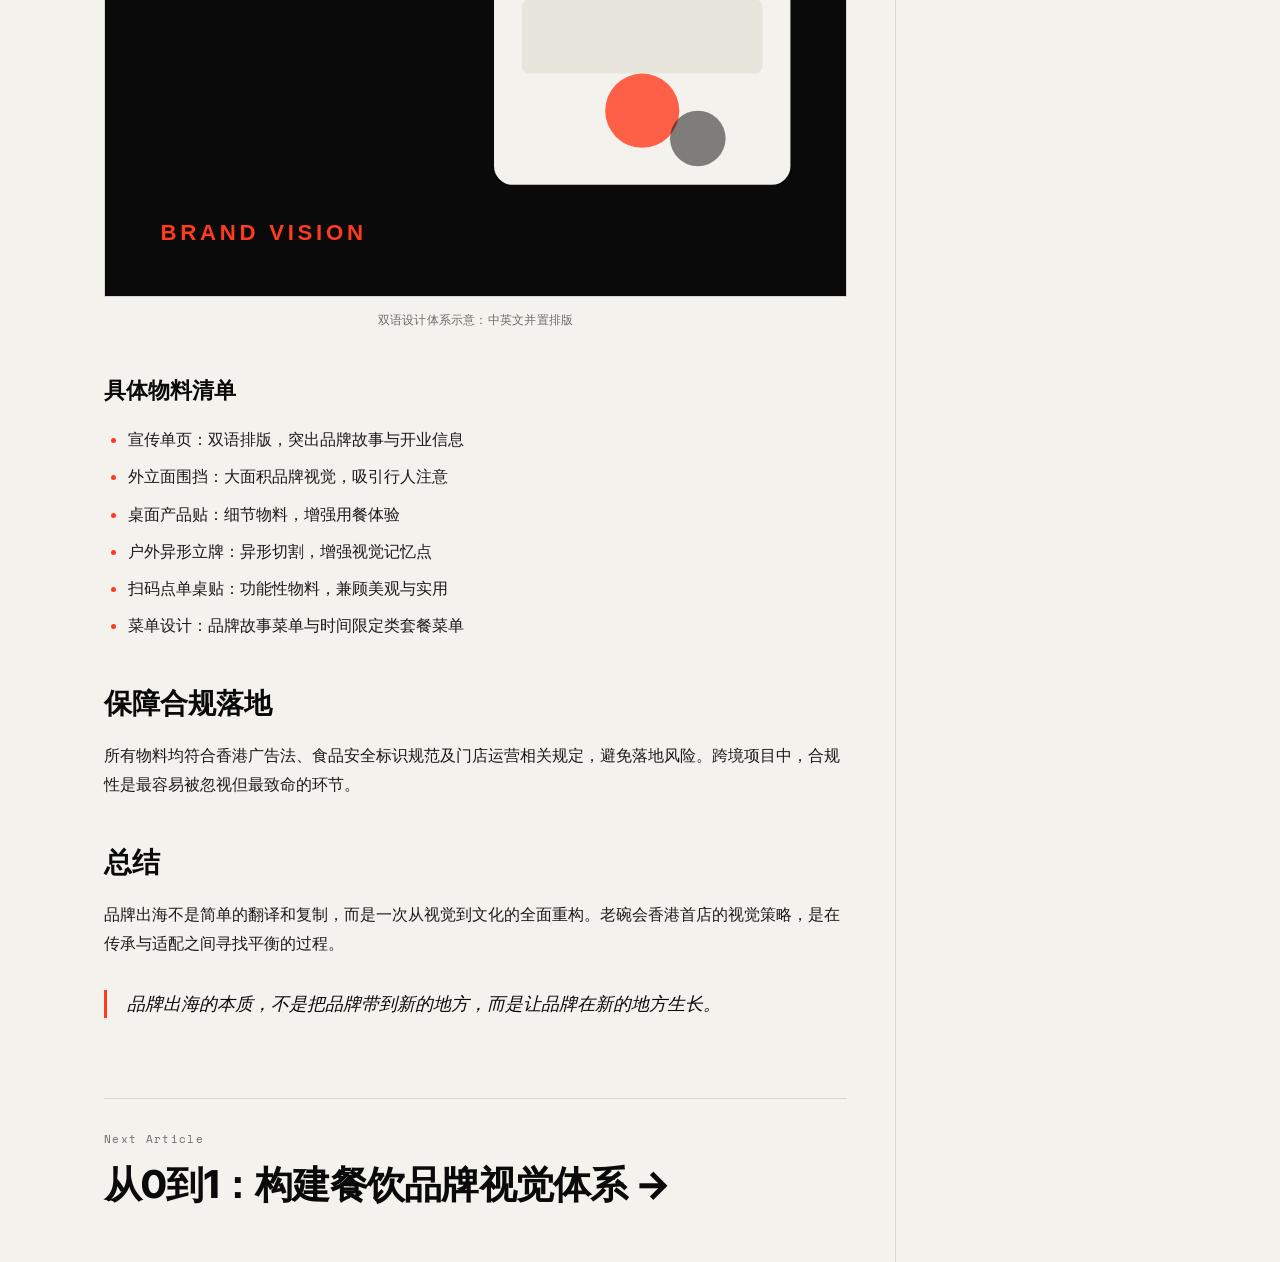
==== commit d34205ff: "Fix portfolio card #4 grid-column inconsistency on mobile viewports" ====
--- a/article-detail.html
+++ b/article-detail.html
@@ -5,7 +5,7 @@
   <meta name="viewport" content="width=device-width, initial-scale=1.0" />
   <title>Article Detail — Zephyr Arh</title>
   <link rel="stylesheet" href="project-detail.css" />
-  <link rel="stylesheet" href="styles.css" />
+  <link rel="stylesheet" href="styles.css?v=2" />
   <link rel="stylesheet" href="article-detail.css" />
   <link rel="preconnect" href="https://fonts.loli.net" crossorigin />
   <link href="https://fonts.loli.net/css2?family=Inter:wght@300;400;500;600;700;900&family=Space+Mono:wght@400;700&display=swap" rel="stylesheet" />
--- a/styles.css
+++ b/styles.css
@@ -701,6 +701,7 @@
   display: grid;
   grid-template-columns: repeat(12, 1fr);
   gap: 32px;
+  align-items: stretch;
 }
 
 .card {
@@ -711,14 +712,14 @@
   transition: transform 0.3s ease;
   text-decoration: none;
   color: inherit;
+  height: 100%;
 }
 
 .card:nth-child(3n) {
   grid-column: span 6;
 }
 
-.card:nth-child(7n),
-.card:nth-child(4) {
+.card:nth-child(7n) {
   grid-column: span 6;
 }
 
@@ -790,6 +791,7 @@
   display: flex;
   flex-direction: column;
   gap: 6px;
+  flex: 1;
 }
 
 .card-cat {
@@ -804,6 +806,7 @@
   font-size: 20px;
   font-weight: 600;
   letter-spacing: -0.01em;
+  line-height: 1.3;
 }
 
 .card-meta {
@@ -1312,8 +1315,9 @@
 
   .card,
   .card:nth-child(3n),
-  .card:nth-child(odd):not(:first-child) {
-    grid-column: span 12;
+  .card:nth-child(odd):not(:first-child),
+  .card:nth-child(4) {
+    grid-column: span 12 !important;
   }
 }
 
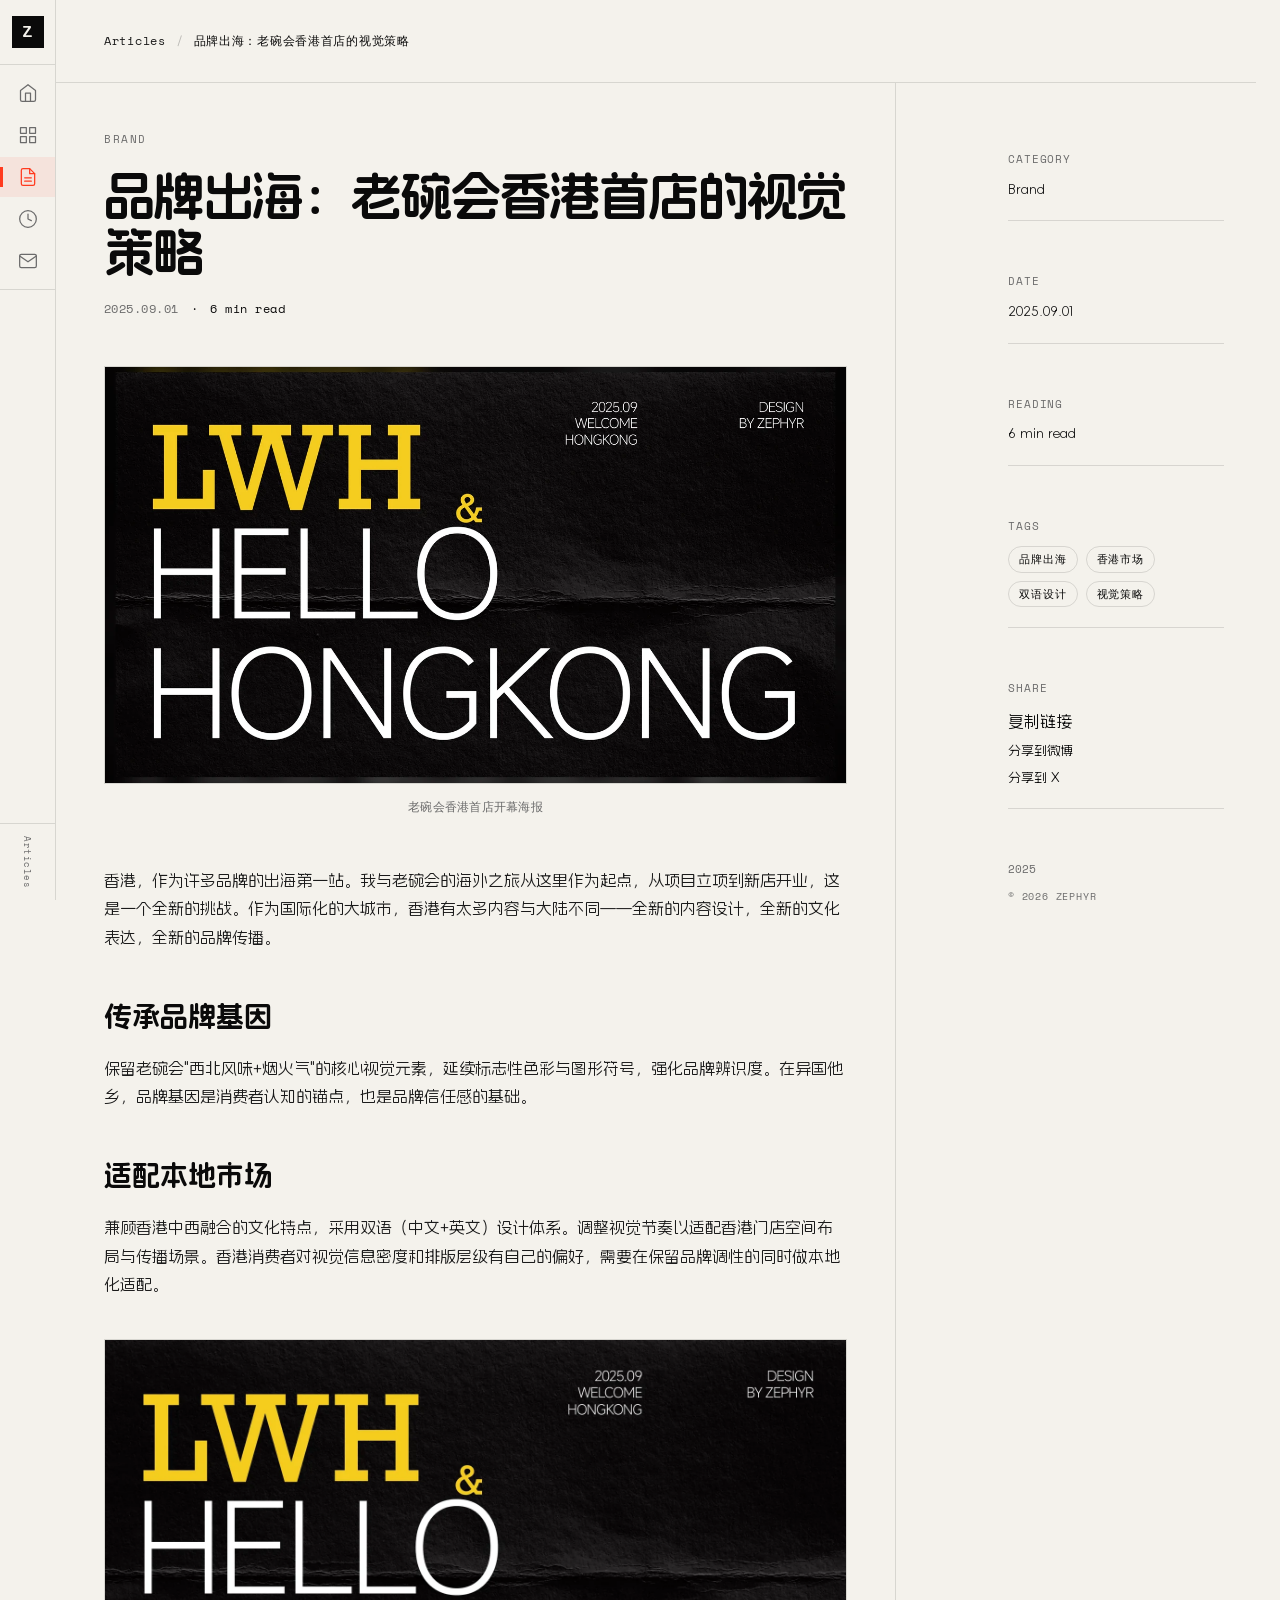
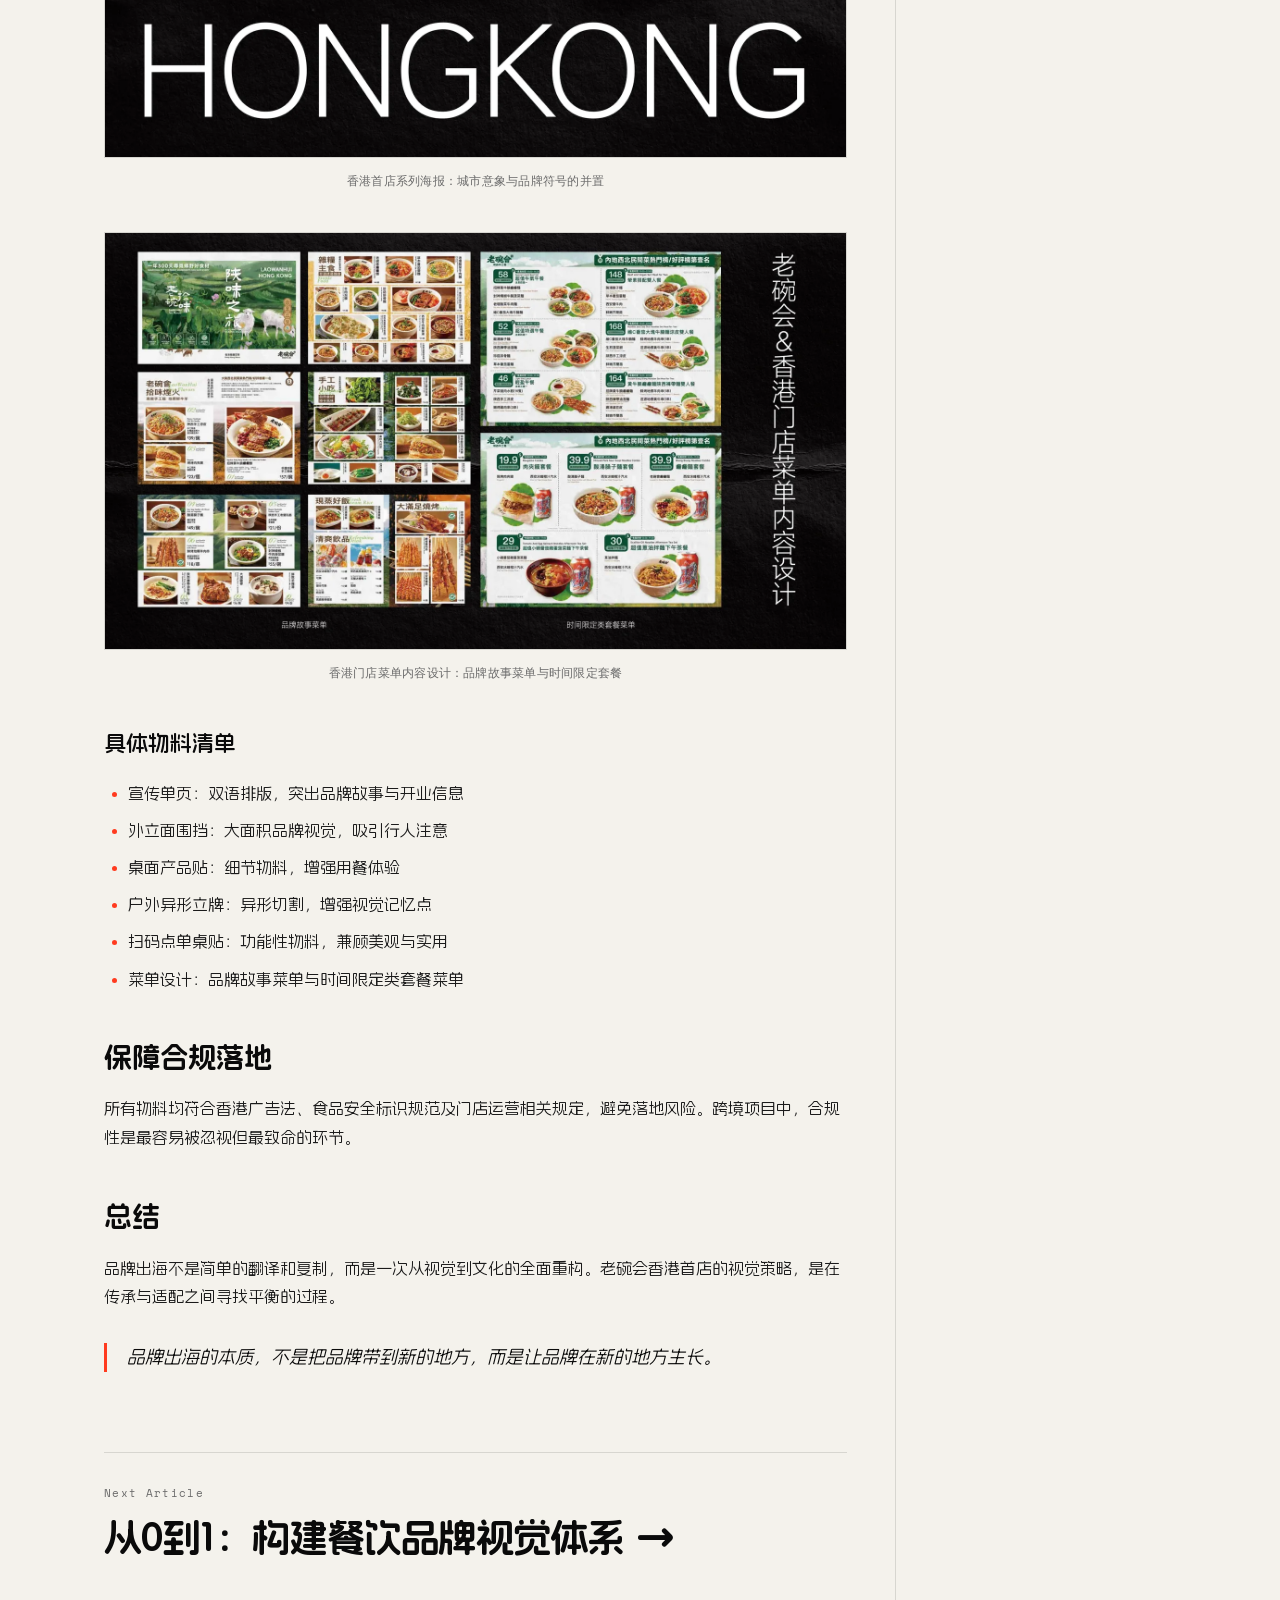
==== commit 19c5b2c9: "feat: rebuild portfolio assets and finish pre-launch polish - strip editor-injected styles from inde" ====
--- a/article-detail.html
+++ b/article-detail.html
@@ -3,11 +3,29 @@
 <head>
   <meta charset="UTF-8" />
   <meta name="viewport" content="width=device-width, initial-scale=1.0" />
-  <title>Article Detail — Zephyr Arh</title>
-  <link rel="stylesheet" href="project-detail.css" />
-  <link rel="stylesheet" href="styles.css?v=2" />
-  <link rel="stylesheet" href="article-detail.css" />
+  <meta name="theme-color" content="#f4f2ec" />
+
+  <title>Journal — Zephyr Arh</title>
+  <meta name="description" content="安若翰（Zephyr Arh）的设计笔记：品牌视觉、餐饮品牌与非遗技艺的观察与方法。" />
+  <meta name="author" content="Zephyr Arh" />
+  <link rel="canonical" id="canonicalLink" href="https://arhgan.github.io/portfolio/" />
+
+  <meta property="og:type" content="article" />
+  <meta property="og:site_name" content="Zephyr Arh Portfolio" />
+  <meta property="og:title" content="Journal — Zephyr Arh" />
+  <meta property="og:description" content="安若翰（Zephyr Arh）的设计笔记：品牌视觉、餐饮品牌与非遗技艺的观察与方法。" />
+  <meta property="og:image" content="https://arhgan.github.io/portfolio/assets/og-cover.png" />
+  <meta property="og:locale" content="zh_CN" />
+  <meta name="twitter:card" content="summary_large_image" />
+
+  <link rel="icon" href="assets/favicon.svg" type="image/svg+xml" />
+  <link rel="apple-touch-icon" href="assets/apple-touch-icon.png" />
+
   <link rel="preconnect" href="https://fonts.loli.net" crossorigin />
+  <link rel="preconnect" href="https://fonts.gstatic.com" crossorigin />
+  <link rel="stylesheet" href="project-detail.css?v=5" />
+  <link rel="stylesheet" href="styles.css?v=5" />
+  <link rel="stylesheet" href="article-detail.css?v=5" />
   <link href="https://fonts.loli.net/css2?family=Inter:wght@300;400;500;600;700;900&family=Space+Mono:wght@400;700&display=swap" rel="stylesheet" />
 </head>
 <body>
@@ -100,17 +118,17 @@
             <div class="flyout-list">
               <a href="article-detail.html?id=1" class="flyout-item">
                 <span class="flyout-date">2025.09.01</span>
-                <span class="flyout-title">品牌出海：老碗会香港首店</span>
+                <span class="flyout-title">品牌出海：老碗会香港首店的视觉策略</span>
                 <span class="flyout-tag">Brand</span>
               </a>
               <a href="article-detail.html?id=2" class="flyout-item">
                 <span class="flyout-date">2025.06.15</span>
-                <span class="flyout-title">从0到1构建品牌视觉体系</span>
+                <span class="flyout-title">从0到1：构建餐饮品牌视觉体系</span>
                 <span class="flyout-tag">Design</span>
               </a>
               <a href="article-detail.html?id=3" class="flyout-item">
                 <span class="flyout-date">2025.03.20</span>
-                <span class="flyout-title">湘味烟火气：扑湘设计语言</span>
+                <span class="flyout-title">湘味烟火气：扑湘品牌的设计语言</span>
                 <span class="flyout-tag">Brand</span>
               </a>
               <a href="article-detail.html?id=4" class="flyout-item">
@@ -131,20 +149,20 @@
             <div class="flyout-label">Experience</div>
             <div class="flyout-list">
               <a href="index.html#timeline" class="flyout-item">
-                <span class="flyout-date">2025</span>
-                <span class="flyout-title">Creative Developer — Freelance</span>
+                <span class="flyout-date">2026.6-至今</span>
+                <span class="flyout-title">余百年-设计主管</span>
               </a>
               <a href="index.html#timeline" class="flyout-item">
-                <span class="flyout-date">2023</span>
-                <span class="flyout-title">UI/UX Designer — Studio X</span>
+                <span class="flyout-date">2023-2026</span>
+                <span class="flyout-title">老碗会-平面设计师</span>
               </a>
               <a href="index.html#timeline" class="flyout-item">
-                <span class="flyout-date">2022</span>
-                <span class="flyout-title">Motion Media Intern — Agency Y</span>
+                <span class="flyout-date">2021-2023</span>
+                <span class="flyout-title">蜜雪冰城-品牌设计师</span>
               </a>
               <a href="index.html#timeline" class="flyout-item">
-                <span class="flyout-date">2021</span>
-                <span class="flyout-title">Started Creating</span>
+                <span class="flyout-date">2019-2021</span>
+                <span class="flyout-title">深圳丞诚科技-平面设计师</span>
               </a>
             </div>
           </div>
@@ -158,25 +176,25 @@
           <div class="flyout-panel" data-panel="contact">
             <div class="flyout-label">Contact</div>
             <div class="flyout-list">
-              <a href="mailto:hello@yourname.com" class="flyout-item">
-                <span class="flyout-idx">01</span>
-                <span class="flyout-title">hello@yourname.com</span>
-              </a>
-              <a href="#" class="flyout-item">
-                <span class="flyout-idx">02</span>
-                <span class="flyout-title">GitHub</span>
-              </a>
-              <a href="#" class="flyout-item">
-                <span class="flyout-idx">03</span>
-                <span class="flyout-title">Dribbble</span>
-              </a>
-              <a href="#" class="flyout-item">
-                <span class="flyout-idx">04</span>
-                <span class="flyout-title">Behance</span>
-              </a>
-              <a href="#" class="flyout-item">
-                <span class="flyout-idx">05</span>
-                <span class="flyout-title">LinkedIn</span>
+              <a href="https://www.pinterest.com/anrster/" class="flyout-item" target="_blank" rel="noopener">
+                <span class="flyout-idx">Pinterest</span>
+                <span class="flyout-title">@anrster</span>
+              </a>
+              <a href="https://github.com/ArhGan" class="flyout-item" target="_blank" rel="noopener">
+                <span class="flyout-idx">Github</span>
+                <span class="flyout-title">@ArhGan</span>
+              </a>
+              <button type="button" class="flyout-item" data-copy="49616864504">
+                <span class="flyout-idx">RedNote</span>
+                <span class="flyout-title">49616864504</span>
+              </button>
+              <button type="button" class="flyout-item" data-copy="An-Thor">
+                <span class="flyout-idx">Wechat</span>
+                <span class="flyout-title">An-Thor</span>
+              </button>
+              <a href="tel:+8617722449034" class="flyout-item">
+                <span class="flyout-idx">Tel</span>
+                <span class="flyout-title">+86 177 2244 9034</span>
               </a>
             </div>
           </div>
@@ -255,7 +273,7 @@
         <div class="article-body" id="articleBody">
           <!-- Hero Image -->
           <figure class="article-figure article-hero-image">
-            <img id="articleHeroImg" src="assets/placeholder-1.svg" alt="Article hero" />
+            <img id="articleHeroImg" src="assets/work/p1/cover.webp" alt="Article hero" />
             <figcaption id="articleHeroCaption">Cover image caption</figcaption>
           </figure>
 
@@ -293,19 +311,19 @@
         <div class="info-block">
           <span class="info-label-block">Share</span>
           <div class="share-links">
-            <a href="#" class="share-link" data-share="twitter">Twitter</a>
-            <a href="#" class="share-link" data-share="linkedin">LinkedIn</a>
-            <a href="#" class="share-link" data-share="copy">Copy Link</a>
+            <button type="button" class="share-link" data-share="copy">复制链接</button>
+            <a href="https://service.weibo.com/share/share.php" class="share-link" data-share="weibo" target="_blank" rel="noopener">分享到微博</a>
+            <a href="https://twitter.com/intent/tweet" class="share-link" data-share="x" target="_blank" rel="noopener">分享到 X</a>
           </div>
         </div>
         <div class="detail-dates">
           <span id="articleYear">2025</span>
-          <span class="copyright">© 2025 ZEPHYR</span>
+          <span class="copyright">© 2026 ZEPHYR</span>
         </div>
       </aside>
     </div>
   </main>
 
-  <script src="article-detail.js"></script>
+  <script src="article-detail.js?v=5"></script>
 </body>
 </html>
--- a/project-detail.css
+++ b/project-detail.css
@@ -129,56 +129,106 @@
   border-bottom: 1px solid var(--line);
 }
 
-/* Video */
-.video-wrapper {
-  position: relative;
+/* Gallery */
+.gallery {
+  columns: 2;
+  column-gap: 16px;
+}
+
+.gallery-item {
+  display: block;
   width: 100%;
-  aspect-ratio: 16 / 9;
-  background: var(--bg-alt);
+  margin: 0 0 16px;
+  padding: 0;
+  break-inside: avoid;
+  overflow: hidden;
+  background: #e8e5dd;
   border: 1px solid var(--line);
-  overflow: hidden;
-}
-
-.video-placeholder {
+  cursor: zoom-in;
+}
+
+.gallery-item img {
+  display: block;
+  width: 100%;
+  height: auto;
+  transition: transform 0.5s cubic-bezier(0.2, 0.8, 0.2, 1);
+}
+
+.gallery-item:hover img {
+  transform: scale(1.03);
+}
+
+@media (max-width: 640px) {
+  .gallery {
+    columns: 1;
+  }
+}
+
+/* Lightbox navigation */
+.lightbox-nav {
   position: absolute;
-  inset: 0;
-  display: flex;
-  flex-direction: column;
+  top: 50%;
+  transform: translateY(-50%);
+  width: 48px;
+  height: 48px;
+  display: flex;
   align-items: center;
   justify-content: center;
-  gap: 12px;
-  color: var(--muted);
-  font-size: 13px;
-  background: var(--bg-alt);
-}
-
-.video-placeholder svg {
-  opacity: 0.4;
-}
-
-/* Gallery */
-.gallery {
-  display: grid;
-  grid-template-columns: repeat(2, 1fr);
-  gap: 16px;
-}
-
-.gallery-item {
-  aspect-ratio: 4 / 3;
-  overflow: hidden;
-}
-
-.gallery-placeholder {
-  width: 100%;
-  height: 100%;
-  background: var(--bg-alt);
-  border: 1px solid var(--line);
-  display: flex;
-  align-items: center;
-  justify-content: center;
-  color: var(--muted);
-  font-size: 13px;
-  font-family: var(--font-mono);
+  border: 1px solid rgba(255, 255, 255, 0.3);
+  border-radius: 50%;
+  color: #fff;
+  font-size: 26px;
+  line-height: 1;
+  transition: background 0.2s, color 0.2s;
+}
+
+.lightbox-nav:hover {
+  background: #fff;
+  color: #0a0a0a;
+}
+
+.lightbox-prev {
+  left: 24px;
+}
+
+.lightbox-next {
+  right: 24px;
+}
+
+.lightbox-counter {
+  position: absolute;
+  bottom: 28px;
+  left: 50%;
+  transform: translateX(-50%);
+  font-family: var(--font-mono);
+  font-size: 12px;
+  letter-spacing: 0.1em;
+  color: rgba(255, 255, 255, 0.75);
+}
+
+.lightbox .lightbox-content img {
+  max-width: min(1100px, 88vw);
+  max-height: 84vh;
+  width: auto;
+  height: auto;
+  object-fit: contain;
+}
+
+@media (max-width: 640px) {
+  .lightbox {
+    padding: 16px;
+  }
+  .lightbox-nav {
+    width: 38px;
+    height: 38px;
+    font-size: 20px;
+  }
+  .lightbox-prev {
+    left: 8px;
+  }
+  .lightbox-next {
+    right: 8px;
+  }
 }
 
 .gallery-item:nth-child(odd):last-child {
--- a/styles.css
+++ b/styles.css
@@ -9,16 +9,8 @@
   font-style: normal;
   font-weight: 100 900;
   font-display: swap;
-  src: url('fonts/AlibabaFangYuanTi-VF.ttf') format('truetype-variations');
-}
-
-/* Alibaba FangYuanTi VF - Regular-Square (400) 静态回退 */
-@font-face {
-  font-family: 'Alibaba FangYuanTi';
-  font-style: normal;
-  font-weight: 400;
-  font-display: swap;
-  src: url('fonts/AlibabaFangYuanTi-Regular-Square.ttf') format('truetype');
+  src: url('fonts/AlibabaFangYuanTi-VF.woff2') format('woff2-variations'),
+       url('fonts/AlibabaFangYuanTi-VF.ttf') format('truetype-variations');
 }
 
 :root {
@@ -61,6 +53,46 @@
 a {
   color: inherit;
   text-decoration: none;
+}
+
+/* =========================================================
+   Accessibility Baseline
+   ========================================================= */
+
+.skip-link {
+  position: fixed;
+  top: 8px;
+  left: 8px;
+  z-index: 10000;
+  padding: 10px 18px;
+  background: var(--fg);
+  color: var(--bg);
+  border-radius: 999px;
+  font-size: 13px;
+  transform: translateY(-160%);
+  transition: transform 0.2s ease;
+}
+
+.skip-link:focus-visible {
+  transform: translateY(0);
+}
+
+:focus-visible {
+  outline: 2px solid var(--accent);
+  outline-offset: 3px;
+  border-radius: 2px;
+}
+
+.sr-only {
+  position: absolute;
+  width: 1px;
+  height: 1px;
+  padding: 0;
+  margin: -1px;
+  overflow: hidden;
+  clip: rect(0, 0, 0, 0);
+  white-space: nowrap;
+  border: 0;
 }
 
 img {
@@ -221,6 +253,8 @@
 /* Flyout list items (for articles, timeline, contact) */
 .flyout-item {
   display: flex;
+  width: 100%;
+  text-align: left;
   flex-direction: column;
   gap: 2px;
   padding: 10px 12px;
@@ -555,6 +589,10 @@
   padding: 0 2px;
 }
 
+.hero-desc p + p {
+  margin-top: 10px;
+}
+
 /* Bottom bar */
 .hero-bottom {
   display: flex;
@@ -603,8 +641,17 @@
 .explore-btn:hover {
   background: var(--fg);
   color: var(--bg);
-  transform: translate(-2px, -2px);
   box-shadow: 4px 4px 0 var(--accent);
+}
+
+/* === 04 Magnetic Button === */
+[data-magnetic] {
+  transition: transform 0.2s cubic-bezier(0.16, 1, 0.3, 1);
+}
+
+[data-magnetic] .btn-text {
+  display: inline-block;
+  transition: transform 0.2s cubic-bezier(0.16, 1, 0.3, 1);
 }
 
 /* =========================================================
@@ -733,6 +780,45 @@
   overflow: hidden;
   background-color: #e8e5dd;
   border: 1px solid var(--line);
+  transform: translateZ(0);
+}
+
+/* === 03 Depth Card: 3D Tilt === */
+.card[data-tilt] {
+  transform-style: preserve-3d;
+  perspective: 800px;
+}
+
+.card[data-tilt] .card-image {
+  transform: translateZ(0);
+  transition: transform 0.1s ease;
+}
+
+.card[data-tilt] .card-body {
+  transform: translateZ(20px);
+  transition: transform 0.1s ease;
+}
+
+.card[data-tilt] .card-index {
+  transform: translateZ(30px);
+}
+
+.card[data-tilt] .card-overlay {
+  transform: translateZ(15px);
+}
+
+.card[data-tilt] .card-image::after {
+  content: '';
+  position: absolute;
+  inset: 0;
+  background: radial-gradient(circle at var(--mx, 50%) var(--my, 50%), rgba(255,255,255,0.15), transparent 60%);
+  opacity: 0;
+  transition: opacity 0.3s ease;
+  pointer-events: none;
+}
+
+.card[data-tilt]:hover .card-image::after {
+  opacity: 1;
 }
 
 .card-image img {
@@ -981,6 +1067,41 @@
   padding-left: 4px;
 }
 
+/* === 06 Stagger Reveal: Timeline hover === */
+.timeline-item {
+  transition: padding 0.3s ease, background 0.3s ease;
+  border-radius: 4px;
+  padding-right: 12px;
+}
+
+.timeline-item:hover {
+  padding-left: 12px;
+  background: rgba(0,0,0,0.02);
+}
+
+.timeline-item .timeline-arrow {
+  font-family: var(--font-mono);
+  font-size: 14px;
+  color: var(--muted);
+  transition: transform 0.3s ease, color 0.3s ease;
+  align-self: center;
+  opacity: 0;
+}
+
+.timeline-item:hover .timeline-arrow {
+  transform: translateX(8px);
+  color: var(--fg);
+  opacity: 1;
+}
+
+.timeline-item .timeline-content h3 {
+  transition: transform 0.3s ease;
+}
+
+.timeline-item:hover .timeline-content h3 {
+  transform: translateX(4px);
+}
+
 /* =========================================================
    Contact
    ========================================================= */
@@ -1058,7 +1179,8 @@
   gap: 8px;
 }
 
-.contact-links a {
+.contact-links a,
+.contact-links button {
   font-family: var(--font-mono);
   font-size: 12px;
   letter-spacing: 0.06em;
@@ -1068,7 +1190,8 @@
   transition: all 0.2s;
 }
 
-.contact-links a:hover {
+.contact-links a:hover,
+.contact-links button:hover {
   background: var(--fg);
   color: var(--bg);
   border-color: var(--fg);
@@ -1136,22 +1259,18 @@
   transform: translateX(-50%) translateY(0);
 }
 
-.qr-placeholder {
-  width: 168px;
-  height: 168px;
-  display: flex;
-  align-items: center;
-  justify-content: center;
-  text-align: center;
-  padding: 12px;
-  font-family: var(--font-mono);
-  font-size: 11px;
+.qr-text {
+  display: block;
+  padding: 18px 14px;
+  font-family: var(--font-mono);
+  font-size: 12px;
   letter-spacing: 0.04em;
-  color: var(--muted);
+  line-height: 1.5;
+  color: var(--fg-soft);
   background: var(--bg);
   border: 1px dashed var(--line-strong);
   border-radius: 8px;
-  line-height: 1.6;
+  white-space: nowrap;
 }
 
 .qr-tooltip small {
@@ -1833,3 +1952,30 @@
     transform: none;
   }
 }
+
+/* =========================================================
+   Global copy toast
+   ========================================================= */
+.copy-toast-global {
+  position: fixed;
+  left: 50%;
+  bottom: 40px;
+  transform: translate(-50%, 20px);
+  padding: 12px 22px;
+  background: var(--fg);
+  color: var(--bg);
+  border-radius: 100px;
+  font-family: var(--font-mono);
+  font-size: 12px;
+  letter-spacing: 0.04em;
+  opacity: 0;
+  visibility: hidden;
+  transition: opacity 0.2s ease, transform 0.2s ease, visibility 0.2s;
+  z-index: 9000;
+}
+
+.copy-toast-global.show {
+  opacity: 1;
+  visibility: visible;
+  transform: translate(-50%, 0);
+}
--- a/article-detail.css
+++ b/article-detail.css
@@ -226,3 +226,17 @@
     font-size: 20px;
   }
 }
+
+button.share-link {
+  background: none;
+  border: 0;
+  padding: 0;
+  font: inherit;
+  color: var(--fg);
+  text-align: left;
+  cursor: pointer;
+}
+
+button.share-link:hover {
+  color: var(--accent);
+}
